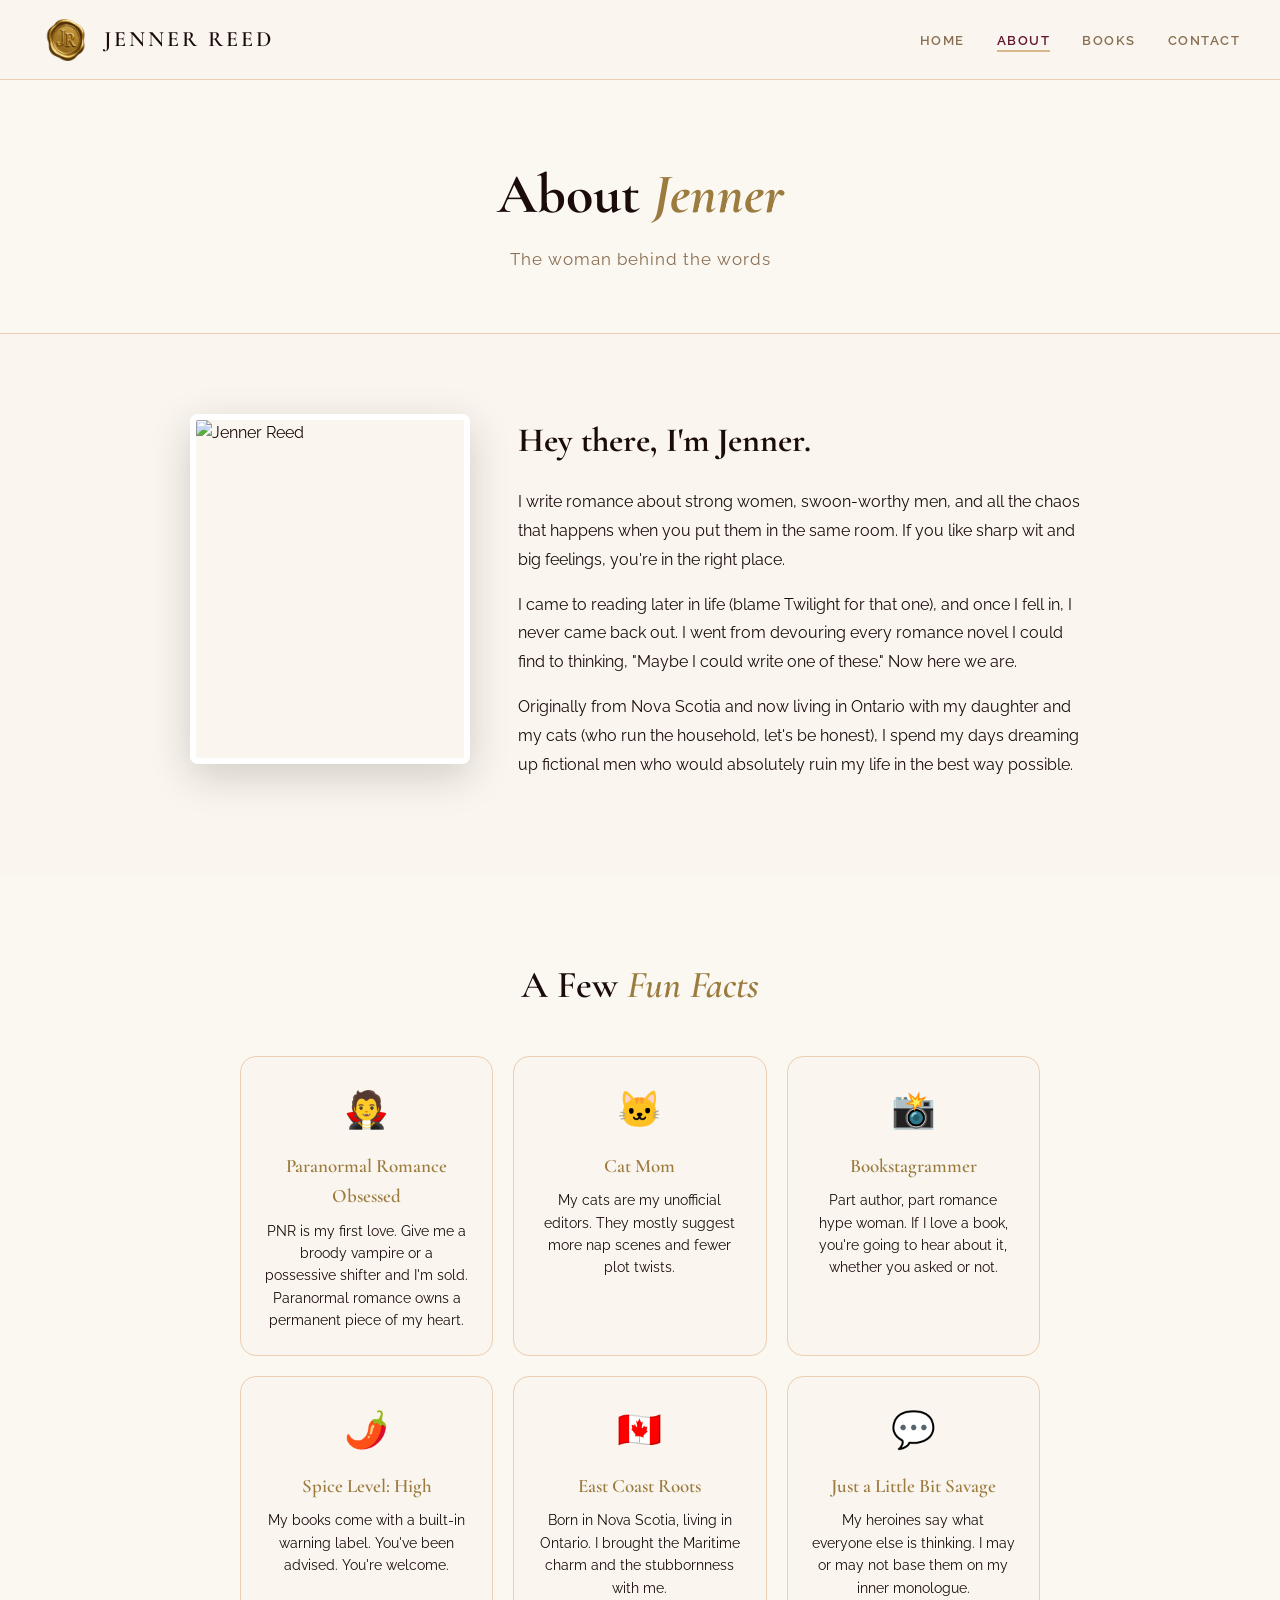
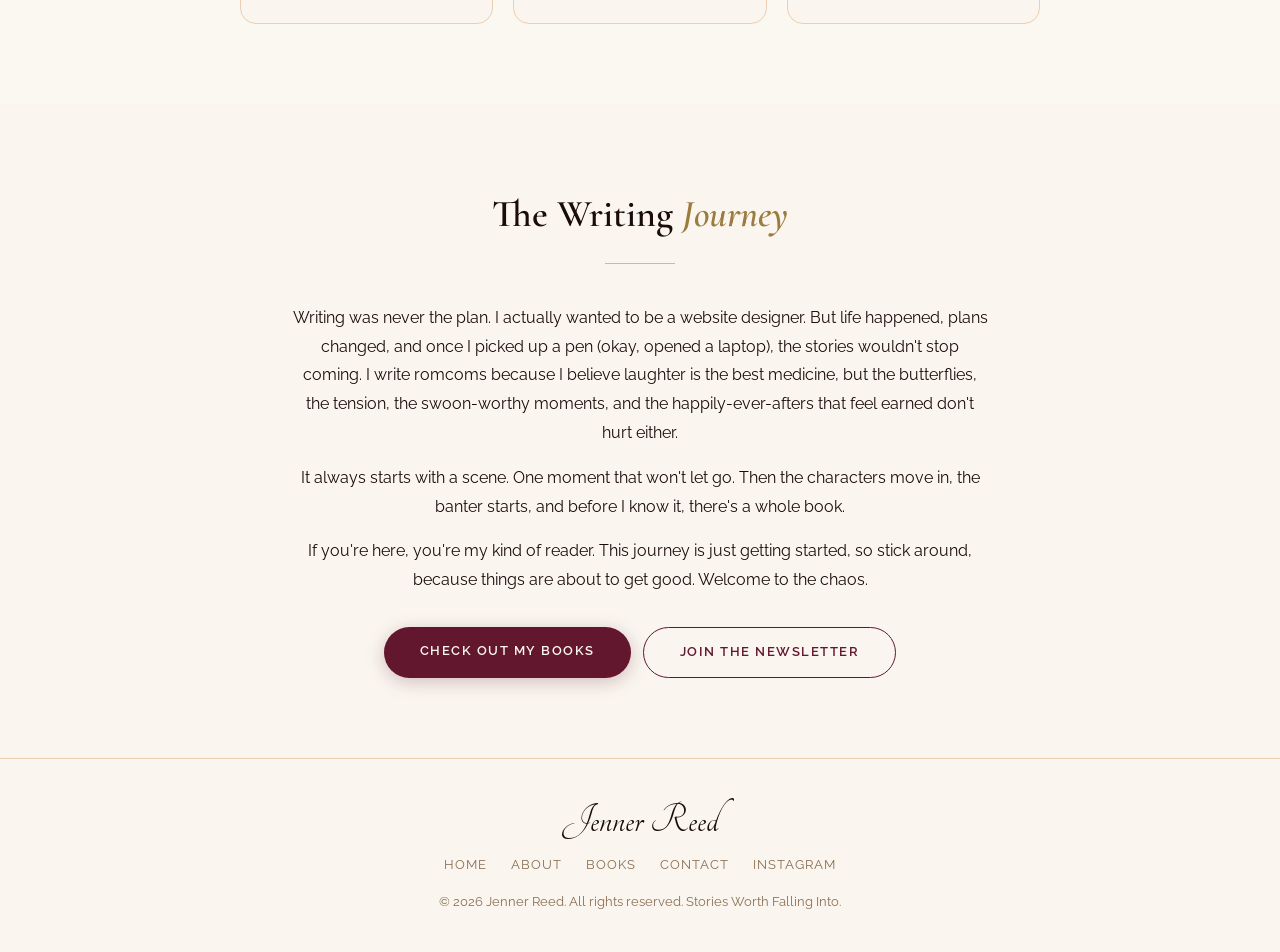
==== about.html @ 13b774e6 "Add files via upload" ====
<!DOCTYPE html>
<html lang="en">
<head>
<meta charset="UTF-8">
<meta name="viewport" content="width=device-width, initial-scale=1.0">
<title>About | Jenner Reed</title>
<link rel="icon" type="image/png" href="wax-stamp.png">
<link rel="stylesheet" href="styles.css">
</head>
<body>

<nav>
  <a href="index.html" class="nav-logo-wrap">
    <img src="wax-stamp.png" alt="Jenner Reed" class="nav-logo-img">
    <span class="nav-logo-text">Jenner Reed</span>
  </a>
  <button class="hamburger" onclick="document.querySelector('.nav-links').classList.toggle('open')" aria-label="Toggle menu">
    <span></span><span></span><span></span>
  </button>
  <ul class="nav-links">
    <li><a href="index.html">Home</a></li>
    <li><a href="about.html" class="active">About</a></li>
    <li><a href="books.html">Books</a></li>
    <li><a href="contact.html">Contact</a></li>
  </ul>
</nav>

<div class="page-header">
  <h1>About <span>Jenner</span></h1>
  <p>The woman behind the words</p>
</div>

<section class="about-content">
  <div class="about-main">
    <div class="about-photo">
      <img src="face-pic.jpg" alt="Jenner Reed">
    </div>
    <div class="about-bio">
      <h2>Hey there, I'm Jenner.</h2>
      <p>I write romance about strong women, swoon-worthy men, and all the chaos that happens when you put them in the same room. If you like sharp wit and big feelings, you're in the right place.</p>
      <p>I came to reading later in life (blame Twilight for that one), and once I fell in, I never came back out. I went from devouring every romance novel I could find to thinking, "Maybe I could write one of these." Now here we are.</p>
      <p>Originally from Nova Scotia and now living in Ontario with my daughter and my cats (who run the household, let's be honest), I spend my days dreaming up fictional men who would absolutely ruin my life in the best way possible.</p>
    </div>
  </div>
</section>

<section class="fun-facts">
  <h2>A Few <span>Fun Facts</span></h2>
  <div class="fun-facts-grid">
    <div class="fact-card">
      <div class="fact-emoji">&#129499;</div>
      <h3>Paranormal Romance Obsessed</h3>
      <p>PNR is my first love. Give me a broody vampire or a possessive shifter and I'm sold. Paranormal romance owns a permanent piece of my heart.</p>
    </div>
    <div class="fact-card">
      <div class="fact-emoji">&#128049;</div>
      <h3>Cat Mom</h3>
      <p>My cats are my unofficial editors. They mostly suggest more nap scenes and fewer plot twists.</p>
    </div>
    <div class="fact-card">
      <div class="fact-emoji">&#128248;</div>
      <h3>Bookstagrammer</h3>
      <p>Part author, part romance hype woman. If I love a book, you're going to hear about it, whether you asked or not.</p>
    </div>
    <div class="fact-card">
      <div class="fact-emoji">&#127798;&#65039;</div>
      <h3>Spice Level: High</h3>
      <p>My books come with a built-in warning label. You've been advised. You're welcome.</p>
    </div>
    <div class="fact-card">
      <div class="fact-emoji">&#127464;&#127462;</div>
      <h3>East Coast Roots</h3>
      <p>Born in Nova Scotia, living in Ontario. I brought the Maritime charm and the stubbornness with me.</p>
    </div>
    <div class="fact-card">
      <div class="fact-emoji">&#128172;</div>
      <h3>Just a Little Bit Savage</h3>
      <p>My heroines say what everyone else is thinking. I may or may not base them on my inner monologue.</p>
    </div>
  </div>
</section>

<section class="writing-journey">
  <h2>The Writing <span>Journey</span></h2>
  <div class="section-divider"></div>
  <div class="journey-text">
    <p>Writing was never the plan. I actually wanted to be a website designer. But life happened, plans changed, and once I picked up a pen (okay, opened a laptop), the stories wouldn't stop coming. I write romcoms because I believe laughter is the best medicine, but the butterflies, the tension, the swoon-worthy moments, and the happily-ever-afters that feel earned don't hurt either.</p>
    <p>It always starts with a scene. One moment that won't let go. Then the characters move in, the banter starts, and before I know it, there's a whole book.</p>
    <p>If you're here, you're my kind of reader. This journey is just getting started, so stick around, because things are about to get good. Welcome to the chaos.</p>
  </div>
  <div class="journey-cta">
    <a href="books.html" class="btn btn-primary">Check Out My Books</a>
    <a href="newsletter.html" class="btn btn-outline">Join the Newsletter</a>
  </div>
</section>

<footer>
  <div class="footer-name">Jenner Reed</div>
  <div class="footer-links">
    <a href="index.html">Home</a>
    <a href="about.html">About</a>
    <a href="books.html">Books</a>
    <a href="contact.html">Contact</a>
    <a href="https://www.instagram.com/jenner_reed" target="_blank" rel="noopener">Instagram</a>
  </div>
  <p>&copy; 2026 Jenner Reed. All rights reserved. Stories Worth Falling Into.</p>
</footer>

</body>
</html>
---- styles.css ----
/* ===================================================================
   JENNER REED — shared site styles
   Brand: cream foundation, antique gold accents, near-black text,
   burgundy as a rare accent. Fonts: Cormorant Garamond (headings),
   Tangerine (script flourishes), Raleway (body).
   =================================================================== */

@import url('https://fonts.googleapis.com/css2?family=Cormorant+Garamond:ital,wght@0,400;0,500;0,600;0,700;1,400;1,500&family=Tangerine:wght@400;700&family=Raleway:wght@300;400;500;600;700&display=swap');

:root {
  --cream:    #faf6ef;  /* page background */
  --card:     #fbf8f2;  /* slightly lifted card surface */
  --gold:     #ecceb1;  /* soft antique gold */
  --gold-deep:#d8b88a;  /* gold for rules/borders */
  --gold-ink: #9c7b3f;  /* darker gold for small text accents */
  --mauve:    #8a6f52;  /* muted brown-gold for secondary text */
  --burgundy: #62172f;  /* rare accent: buttons, key links */
  --ink:      #1b0c0a;  /* near-black text */
  --white:    #ffffff;

  --serif: 'Cormorant Garamond', Georgia, 'Times New Roman', serif;
  --script: 'Tangerine', cursive;
  --sans:  'Raleway', Helvetica, Arial, sans-serif;
}

* { margin: 0; padding: 0; box-sizing: border-box; }

body {
  font-family: var(--sans);
  color: var(--ink);
  background: var(--cream);
  overflow-x: hidden;
  min-height: 100vh;
  line-height: 1.6;
}

/* ---------- NAV ---------- */
nav {
  position: fixed; top: 0; width: 100%; z-index: 1000;
  background: rgba(250,246,239,0.92);
  backdrop-filter: blur(12px);
  border-bottom: 1px solid var(--gold);
  padding: 0 40px;
  display: flex; align-items: center; justify-content: space-between;
  height: 80px;
}
.nav-logo-wrap { display: flex; align-items: center; gap: 12px; text-decoration: none; }
.nav-logo-img { width: 52px; height: 52px; object-fit: contain; }
.nav-logo-text {
  font-family: var(--serif); font-size: 22px; font-weight: 600;
  letter-spacing: 3px; text-transform: uppercase; color: var(--ink);
}
.nav-links { display: flex; gap: 32px; list-style: none; }
.nav-links a {
  text-decoration: none; color: var(--mauve); font-size: 13px; font-weight: 600;
  letter-spacing: 1.5px; text-transform: uppercase; transition: color 0.3s; position: relative;
}
.nav-links a::after {
  content: ''; position: absolute; bottom: -4px; left: 0; width: 0; height: 2px;
  background: var(--gold-deep); transition: width 0.3s;
}
.nav-links a:hover { color: var(--burgundy); }
.nav-links a:hover::after { width: 100%; }
.nav-links a.active { color: var(--burgundy); }
.nav-links a.active::after { width: 100%; }
.hamburger { display: none; flex-direction: column; gap: 5px; cursor: pointer; background: none; border: none; padding: 4px; }
.hamburger span { display: block; width: 26px; height: 2px; background: var(--burgundy); border-radius: 2px; }

/* ---------- BUTTONS ---------- */
.btn {
  display: inline-block; padding: 14px 36px; border-radius: 30px; font-family: var(--sans);
  font-size: 13px; font-weight: 600; letter-spacing: 1.5px; text-transform: uppercase;
  text-decoration: none; cursor: pointer; transition: all 0.3s; border: none;
}
.btn-primary { background: var(--burgundy); color: var(--cream); box-shadow: 0 4px 18px rgba(98,23,47,0.25); }
.btn-primary:hover { transform: translateY(-2px); box-shadow: 0 6px 26px rgba(98,23,47,0.35); }
.btn-outline { background: transparent; color: var(--burgundy); border: 1.5px solid var(--burgundy); }
.btn-outline:hover { background: var(--burgundy); color: var(--cream); transform: translateY(-2px); }

/* ---------- SECTIONS & SHARED BITS ---------- */
section { padding: 80px 40px; }
.section-title { font-family: var(--serif); font-size: 42px; font-weight: 600; text-align: center; margin-bottom: 8px; color: var(--ink); }
.section-title span { color: var(--gold-ink); font-style: italic; }
.section-divider { width: 70px; height: 1px; background: var(--gold-deep); margin: 18px auto 40px; }

/* ---------- HERO ---------- */
.hero {
  min-height: 100vh; display: flex; align-items: center; justify-content: center;
  text-align: center; position: relative; padding: 120px 24px 80px;
}
.hero-content { max-width: 720px; position: relative; z-index: 2; }
.hero-logo { width: 520px; max-width: 92%; height: auto; margin: 0 auto 24px; display: block; }
.hero-logo img { width: 100%; height: auto; display: block; }
.hero-subtitle { font-size: 17px; color: var(--ink); font-weight: 400; margin-bottom: 36px; line-height: 1.7; }
.hero-buttons { display: flex; gap: 16px; justify-content: center; flex-wrap: wrap; }

/* ---------- FEATURED BOOK ---------- */
.featured-book { background: var(--card); }
.book-card {
  max-width: 900px; margin: 0 auto; display: flex; gap: 44px; align-items: center;
  background: var(--cream); border: 1px solid var(--gold); border-radius: 18px;
  padding: 44px; flex-wrap: wrap; box-shadow: 0 10px 40px rgba(27,12,10,0.06);
}
.book-cover {
  width: 210px; flex-shrink: 0; border-radius: 8px; overflow: hidden;
  box-shadow: 0 12px 36px rgba(27,12,10,0.22); border: 6px solid var(--white);
}
.book-cover img { width: 100%; height: auto; display: block; }
.book-info { flex: 1; min-width: 280px; }
.book-info h3 { font-family: var(--serif); font-size: 32px; font-weight: 700; color: var(--ink); margin-bottom: 2px; }
.book-info .book-series { font-family: var(--serif); font-size: 19px; font-style: italic; color: var(--gold-ink); margin-bottom: 18px; }
.book-info p { color: var(--ink); font-size: 15px; line-height: 1.75; margin-bottom: 18px; }
.book-badge {
  display: inline-block; padding: 6px 18px; border-radius: 20px; font-size: 11px; font-weight: 700;
  letter-spacing: 1.5px; text-transform: uppercase; background: var(--gold);
  color: var(--ink); margin-bottom: 16px;
}

/* ---------- ABOUT PREVIEW ---------- */
.about-grid { max-width: 800px; margin: 0 auto; text-align: center; }
.about-grid p { color: var(--ink); font-size: 17px; line-height: 1.8; margin-bottom: 16px; }
.about-tags { display: flex; gap: 12px; justify-content: center; flex-wrap: wrap; margin-top: 24px; }
.about-tag {
  padding: 8px 20px; border-radius: 20px; font-size: 13px; font-weight: 600;
  background: var(--card); color: var(--ink); border: 1px solid var(--gold);
}

/* ---------- NEWSLETTER ---------- */
.newsletter { text-align: center; background: var(--card); }
.newsletter p { color: var(--ink); font-size: 16px; max-width: 480px; margin: 0 auto 28px; line-height: 1.6; }

/* ---------- FOOTER ---------- */
footer { padding: 40px; text-align: center; background: var(--cream); border-top: 1px solid var(--gold); }
.footer-name { font-family: var(--script); font-size: 44px; color: var(--ink); margin-bottom: 4px; line-height: 1; }
.footer-links { display: flex; gap: 24px; justify-content: center; margin: 12px 0 16px; flex-wrap: wrap; }
.footer-links a { color: var(--mauve); text-decoration: none; font-size: 13px; letter-spacing: 1px; text-transform: uppercase; transition: color 0.3s; }
.footer-links a:hover { color: var(--burgundy); }
footer p { color: var(--mauve); font-size: 13px; }

/* ---------- PAGE HEADER (inner pages) ---------- */
.page-header { padding: 150px 40px 60px; text-align: center; background: var(--card); border-bottom: 1px solid var(--gold); }
.page-header h1 { font-family: var(--serif); font-size: 56px; font-weight: 700; margin-bottom: 6px; color: var(--ink); }
.page-header h1 span { color: var(--gold-ink); font-style: italic; }
.page-header p { color: var(--mauve); font-size: 17px; font-weight: 400; letter-spacing: 1px; }

/* ---------- MOBILE ---------- */
@media (max-width: 768px) {
  nav { padding: 0 20px; height: 70px; }
  .nav-logo-img { width: 42px; height: 42px; }
  .nav-logo-text { font-size: 17px; letter-spacing: 2px; }
  .nav-links {
    display: none; position: absolute; top: 70px; left: 0; right: 0;
    background: rgba(250,246,239,0.98); flex-direction: column; padding: 24px; gap: 20px;
    border-bottom: 1px solid var(--gold);
  }
  .nav-links.open { display: flex; }
  .hamburger { display: flex; }
  .hero-logo { width: 340px; }
  section { padding: 60px 20px; }
  .section-title { font-size: 32px; }
  .page-header { padding: 120px 20px 50px; }
  .page-header h1 { font-size: 38px; }
  .book-card { padding: 28px; gap: 28px; justify-content: center; }
  .book-cover { width: 170px; }
}

/* ===================================================================
   PAGE-SPECIFIC SECTIONS (about, books, blog, contact, newsletter)
   =================================================================== */

/* ---------- ABOUT ---------- */
.about-content { background: var(--cream); }
.about-main { max-width: 900px; margin: 0 auto; display: flex; gap: 48px; align-items: flex-start; flex-wrap: wrap; }
.about-photo {
  width: 280px; height: 350px; border-radius: 8px; flex-shrink: 0; overflow: hidden;
  border: 6px solid var(--white); box-shadow: 0 12px 40px rgba(27,12,10,0.18);
}
.about-photo img { width: 100%; height: 100%; object-fit: cover; }
.about-bio { flex: 1; min-width: 300px; }
.about-bio h2 { font-family: var(--serif); font-size: 34px; font-weight: 700; color: var(--ink); margin-bottom: 20px; }
.about-bio p { font-size: 16px; line-height: 1.8; margin-bottom: 16px; color: var(--ink); }

.fun-facts { background: var(--card); }
.fun-facts h2 { font-family: var(--serif); font-size: 38px; font-weight: 600; text-align: center; color: var(--ink); margin-bottom: 8px; }
.fun-facts h2 span { color: var(--gold-ink); font-style: italic; }
.fun-facts-grid { max-width: 800px; margin: 40px auto 0; display: grid; grid-template-columns: repeat(auto-fit, minmax(220px, 1fr)); gap: 20px; }
.fact-card {
  background: var(--cream); border: 1px solid var(--gold); border-radius: 16px;
  padding: 24px; text-align: center; transition: transform 0.3s;
}
.fact-card:hover { transform: translateY(-4px); box-shadow: 0 10px 30px rgba(27,12,10,0.08); }
.fact-emoji { font-size: 36px; margin-bottom: 12px; }
.fact-card h3 { font-family: var(--serif); font-size: 19px; font-weight: 600; color: var(--gold-ink); margin-bottom: 8px; }
.fact-card p { color: var(--ink); font-size: 14px; line-height: 1.6; }

.writing-journey { background: var(--cream); text-align: center; }
.writing-journey h2 { font-family: var(--serif); font-size: 38px; font-weight: 600; color: var(--ink); margin-bottom: 8px; }
.writing-journey h2 span { color: var(--gold-ink); font-style: italic; }
.journey-text { max-width: 700px; margin: 40px auto 0; }
.journey-text p { color: var(--ink); font-size: 16px; line-height: 1.8; margin-bottom: 16px; }
.journey-cta { margin-top: 32px; display: flex; gap: 12px; justify-content: center; flex-wrap: wrap; }

/* ---------- BOOKS ---------- */
.books-section { background: var(--cream); }
.featured-book-card {
  max-width: 950px; margin: 0 auto 60px; background: var(--card); border: 1px solid var(--gold);
  border-radius: 20px; padding: 48px; display: flex; gap: 44px; align-items: center; flex-wrap: wrap;
  box-shadow: 0 10px 40px rgba(27,12,10,0.06);
}
.featured-cover {
  width: 220px; flex-shrink: 0; border-radius: 8px; overflow: hidden;
  border: 6px solid var(--white); box-shadow: 0 12px 36px rgba(27,12,10,0.22);
}
.featured-cover img { width: 100%; height: auto; display: block; }
.featured-info { flex: 1; min-width: 300px; }
.featured-badge {
  display: inline-block; padding: 6px 18px; border-radius: 20px; font-size: 11px; font-weight: 700;
  letter-spacing: 1.5px; text-transform: uppercase; background: var(--gold); color: var(--ink); margin-bottom: 12px;
}
.featured-info h2 { font-family: var(--serif); font-size: 34px; font-weight: 700; color: var(--ink); margin-bottom: 4px; }
.featured-info .series { font-family: var(--serif); font-size: 19px; font-style: italic; color: var(--gold-ink); margin-bottom: 16px; }
.featured-info p { color: var(--ink); font-size: 15px; line-height: 1.7; margin-bottom: 12px; }
.featured-info .tropes { display: flex; gap: 8px; flex-wrap: wrap; margin: 16px 0 20px; }
.trope-tag { padding: 5px 14px; border-radius: 16px; font-size: 12px; font-weight: 500; background: var(--cream); color: var(--ink); border: 1px solid var(--gold); }
.books-section-header { text-align: center; margin-bottom: 40px; }
.books-section-header h2 { font-family: var(--serif); font-size: 38px; font-weight: 600; color: var(--ink); }
.books-section-header h2 span { color: var(--gold-ink); font-style: italic; }
.upcoming-grid { max-width: 950px; margin: 0 auto; display: grid; grid-template-columns: repeat(auto-fit, minmax(280px, 1fr)); gap: 24px; }
.upcoming-card { background: var(--card); border: 1px solid var(--gold); border-radius: 16px; padding: 28px; text-align: center; transition: transform 0.3s; }
.upcoming-card:hover { transform: translateY(-4px); box-shadow: 0 10px 30px rgba(27,12,10,0.08); }
.upcoming-cover {
  width: 150px; border-radius: 8px; overflow: hidden; margin: 0 auto 20px;
  border: 5px solid var(--white); box-shadow: 0 8px 24px rgba(27,12,10,0.18);
}
.upcoming-cover img { width: 100%; height: auto; display: block; }
.upcoming-cover.placeholder {
  height: 225px; border: 2px dashed var(--gold-deep); display: flex; align-items: center; justify-content: center; box-shadow: none;
}
.upcoming-cover.placeholder span { font-size: 14px; color: var(--mauve); font-weight: 500; padding: 0 12px; text-align: center; }
.upcoming-card h3 { font-family: var(--serif); font-size: 22px; font-weight: 700; color: var(--ink); margin-bottom: 4px; }
.upcoming-card .status { font-size: 12px; color: var(--gold-ink); font-weight: 700; letter-spacing: 1px; text-transform: uppercase; margin-bottom: 12px; }
.upcoming-card p { font-size: 14px; color: var(--ink); line-height: 1.6; }

/* ---------- BLOG ---------- */
.blog-section { background: var(--cream); }
.blog-grid { max-width: 800px; margin: 0 auto; display: flex; flex-direction: column; gap: 28px; }
.blog-post {
  background: var(--card); border: 1px solid var(--gold); border-radius: 16px; padding: 32px;
  transition: transform 0.3s, box-shadow 0.3s; cursor: pointer; display: flex; gap: 24px; align-items: flex-start; flex-wrap: wrap;
}
.blog-post:hover { transform: translateY(-3px); box-shadow: 0 10px 30px rgba(27,12,10,0.08); }
.blog-date-badge {
  width: 70px; height: 70px; border-radius: 12px; background: var(--cream); border: 1px solid var(--gold);
  display: flex; flex-direction: column; align-items: center; justify-content: center; flex-shrink: 0;
}
.blog-date-badge .month { font-size: 11px; font-weight: 700; color: var(--gold-ink); text-transform: uppercase; letter-spacing: 1px; }
.blog-date-badge .day { font-size: 24px; font-weight: 700; color: var(--ink); line-height: 1; }
.blog-post-content { flex: 1; min-width: 250px; }
.blog-category { display: inline-block; padding: 3px 12px; border-radius: 12px; font-size: 11px; font-weight: 600; letter-spacing: 1px; text-transform: uppercase; margin-bottom: 8px; background: var(--gold); color: var(--ink); }
.blog-post-content h2 { font-family: var(--serif); font-size: 24px; font-weight: 700; color: var(--ink); margin-bottom: 8px; }
.blog-post-content p { color: var(--ink); font-size: 14px; line-height: 1.7; margin-bottom: 12px; }
.read-more { color: var(--burgundy); font-size: 13px; font-weight: 600; text-decoration: none; letter-spacing: 1px; text-transform: uppercase; transition: color 0.3s; }
.read-more:hover { color: var(--gold-ink); }
.blog-coming-soon { text-align: center; padding: 40px; background: var(--card); border-radius: 16px; border: 2px dashed var(--gold-deep); max-width: 800px; margin: 40px auto 0; }
.blog-coming-soon h3 { font-family: var(--serif); font-size: 26px; font-weight: 600; color: var(--ink); margin-bottom: 8px; }
.blog-coming-soon p { color: var(--mauve); font-size: 15px; line-height: 1.6; }

/* ---------- CONTACT ---------- */
.contact-section { background: var(--cream); }
.contact-grid { max-width: 900px; margin: 0 auto; display: flex; gap: 48px; flex-wrap: wrap; }
.contact-form-wrap { flex: 1.2; min-width: 320px; background: var(--card); border: 1px solid var(--gold); border-radius: 20px; padding: 36px; }
.contact-form-wrap h2 { font-family: var(--serif); font-size: 30px; font-weight: 700; color: var(--ink); margin-bottom: 4px; }
.contact-form-wrap .subtitle { color: var(--mauve); font-size: 14px; margin-bottom: 24px; line-height: 1.6; }
.form-group { margin-bottom: 16px; }
.form-group label { display: block; font-size: 12px; font-weight: 600; letter-spacing: 1px; text-transform: uppercase; color: var(--gold-ink); margin-bottom: 6px; }
.form-group input, .form-group textarea {
  width: 100%; padding: 12px 16px; border-radius: 10px; border: 1px solid var(--gold-deep);
  background: var(--white); color: var(--ink); font-family: var(--sans); font-size: 14px; outline: none; transition: border-color 0.3s;
}
.form-group input::placeholder, .form-group textarea::placeholder { color: var(--mauve); }
.form-group input:focus, .form-group textarea:focus { border-color: var(--burgundy); }
.form-group textarea { resize: vertical; min-height: 120px; }
.contact-info { flex: 0.8; min-width: 260px; }
.contact-info h2 { font-family: var(--serif); font-size: 30px; font-weight: 700; color: var(--ink); margin-bottom: 16px; }
.contact-info p { color: var(--ink); font-size: 15px; line-height: 1.7; margin-bottom: 28px; }
.contact-links { display: flex; flex-direction: column; gap: 16px; }
.contact-link { display: flex; align-items: center; gap: 14px; padding: 16px; border-radius: 12px; background: var(--card); border: 1px solid var(--gold); text-decoration: none; transition: all 0.3s; }
.contact-link:hover { background: var(--cream); transform: translateX(4px); }
.contact-link-icon { font-size: 24px; width: 44px; height: 44px; border-radius: 10px; background: var(--gold); display: flex; align-items: center; justify-content: center; flex-shrink: 0; }
.contact-link-text h3 { font-size: 15px; font-weight: 600; color: var(--ink); margin-bottom: 2px; }
.contact-link-text p { font-size: 13px; color: var(--mauve); margin: 0; font-weight: 500; }

.faq-section { background: var(--card); }
.faq-section h2 { font-family: var(--serif); font-size: 38px; font-weight: 600; text-align: center; color: var(--ink); margin-bottom: 8px; }
.faq-section h2 span { color: var(--gold-ink); font-style: italic; }
.faq-grid { max-width: 700px; margin: 40px auto 0; display: flex; flex-direction: column; gap: 16px; }
.faq-item { background: var(--cream); border: 1px solid var(--gold); border-radius: 12px; padding: 24px; }
.faq-item h3 { font-family: var(--serif); font-size: 20px; font-weight: 600; color: var(--ink); margin-bottom: 8px; }
.faq-item p { color: var(--ink); font-size: 14px; line-height: 1.7; }

/* ---------- NEWSLETTER PAGE ---------- */
.newsletter-hero {
  min-height: 100vh; display: flex; align-items: center; justify-content: center; text-align: center;
  padding: 140px 24px 80px; background: var(--cream);
}
.newsletter-hero-content { max-width: 620px; position: relative; z-index: 2; }
.newsletter-icon { font-size: 52px; margin-bottom: 12px; }
.newsletter-hero h1 { font-family: var(--serif); font-size: 52px; font-weight: 700; color: var(--ink); margin-bottom: 6px; }
.newsletter-hero h1 span { color: var(--gold-ink); font-style: italic; }
.newsletter-hero .tagline { font-family: var(--serif); font-size: 22px; font-style: italic; color: var(--mauve); margin-bottom: 32px; }
.signup-box { background: var(--card); border: 1px solid var(--gold); border-radius: 20px; padding: 40px; box-shadow: 0 10px 40px rgba(27,12,10,0.06); }
.signup-box h2 { font-family: var(--serif); font-size: 26px; font-weight: 600; color: var(--ink); margin-bottom: 20px; }
.signup-note { color: var(--mauve); font-size: 13px; margin-top: 16px; line-height: 1.6; }
.nl-field { width: 100%; padding: 14px 18px; border-radius: 10px; border: 1px solid var(--gold-deep); background: var(--white); color: var(--ink); font-family: var(--sans); font-size: 14px; }
.nl-field::placeholder { color: var(--mauve); }
.nl-field:focus { border-color: var(--burgundy); outline: none; }

.perks-section { background: var(--card); }
.perks-section h2 { font-family: var(--serif); font-size: 38px; font-weight: 600; text-align: center; color: var(--ink); margin-bottom: 8px; }
.perks-section h2 span { color: var(--gold-ink); font-style: italic; }
.perks-grid { max-width: 800px; margin: 40px auto 0; display: grid; grid-template-columns: repeat(auto-fit, minmax(220px, 1fr)); gap: 20px; }
.perk-card { background: var(--cream); border: 1px solid var(--gold); border-radius: 16px; padding: 24px; text-align: center; transition: transform 0.3s; }
.perk-card:hover { transform: translateY(-4px); box-shadow: 0 10px 30px rgba(27,12,10,0.08); }
.perk-emoji { font-size: 36px; margin-bottom: 12px; }
.perk-card h3 { font-family: var(--serif); font-size: 19px; font-weight: 600; color: var(--gold-ink); margin-bottom: 8px; }
.perk-card p { color: var(--ink); font-size: 14px; line-height: 1.6; }

.expect-section { background: var(--cream); text-align: center; }
.expect-section h2 { font-family: var(--serif); font-size: 38px; font-weight: 600; color: var(--ink); margin-bottom: 8px; }
.expect-section h2 span { color: var(--gold-ink); font-style: italic; }
.expect-list { max-width: 600px; margin: 40px auto 0; text-align: left; }
.expect-item { display: flex; gap: 16px; align-items: flex-start; margin-bottom: 24px; }
.expect-icon { width: 44px; height: 44px; border-radius: 10px; background: var(--gold); display: flex; align-items: center; justify-content: center; font-size: 20px; flex-shrink: 0; }
.expect-text h3 { font-family: var(--serif); font-size: 19px; font-weight: 600; color: var(--ink); margin-bottom: 4px; }
.expect-text p { color: var(--ink); font-size: 14px; line-height: 1.6; }

.final-cta { background: var(--card); padding: 60px 40px; text-align: center; border-top: 1px solid var(--gold); }
.final-cta h2 { font-family: var(--serif); font-size: 34px; font-weight: 600; color: var(--ink); margin-bottom: 16px; }
.final-cta h2 span { color: var(--gold-ink); font-style: italic; }
.final-cta p { color: var(--ink); font-size: 16px; margin-bottom: 24px; }

@media (max-width: 768px) {
  .about-photo { width: 100%; max-width: 280px; margin: 0 auto; }
  .about-main { justify-content: center; }
  .featured-book-card { padding: 28px; gap: 28px; justify-content: center; }
  .featured-cover { width: 180px; }
  .newsletter-hero { padding: 120px 20px 60px; min-height: auto; }
  .newsletter-hero h1 { font-size: 38px; }
  .signup-box { padding: 24px; }
}

/* ---------- NEWSLETTER ARCHIVE (Past Letters) ---------- */
.letters-archive { background: var(--cream); text-align: center; }
.archive-intro { max-width: 560px; margin: 0 auto 44px; color: var(--ink); font-size: 16px; line-height: 1.7; }
.letters-grid { max-width: 900px; margin: 0 auto; display: grid; grid-template-columns: repeat(auto-fit, minmax(260px, 1fr)); gap: 24px; }
.letter-card {
  display: flex; flex-direction: column; text-align: left; text-decoration: none;
  background: var(--card); border: 1px solid var(--gold); border-radius: 16px; padding: 28px;
  transition: transform 0.3s, box-shadow 0.3s;
}
.letter-card:hover { transform: translateY(-4px); box-shadow: 0 12px 32px rgba(27,12,10,0.10); border-color: var(--gold-deep); }
.letter-date { font-size: 12px; font-weight: 600; letter-spacing: 1.5px; text-transform: uppercase; color: var(--gold-ink); margin-bottom: 10px; }
.letter-title { font-family: var(--serif); font-size: 24px; font-weight: 700; color: var(--ink); margin-bottom: 10px; line-height: 1.2; }
.letter-excerpt { font-size: 14px; line-height: 1.7; color: var(--ink); margin-bottom: 18px; flex-grow: 1; }
.letter-read { font-size: 13px; font-weight: 600; letter-spacing: 1px; text-transform: uppercase; color: var(--burgundy); transition: color 0.3s; }
.letter-card:hover .letter-read { color: var(--gold-ink); }
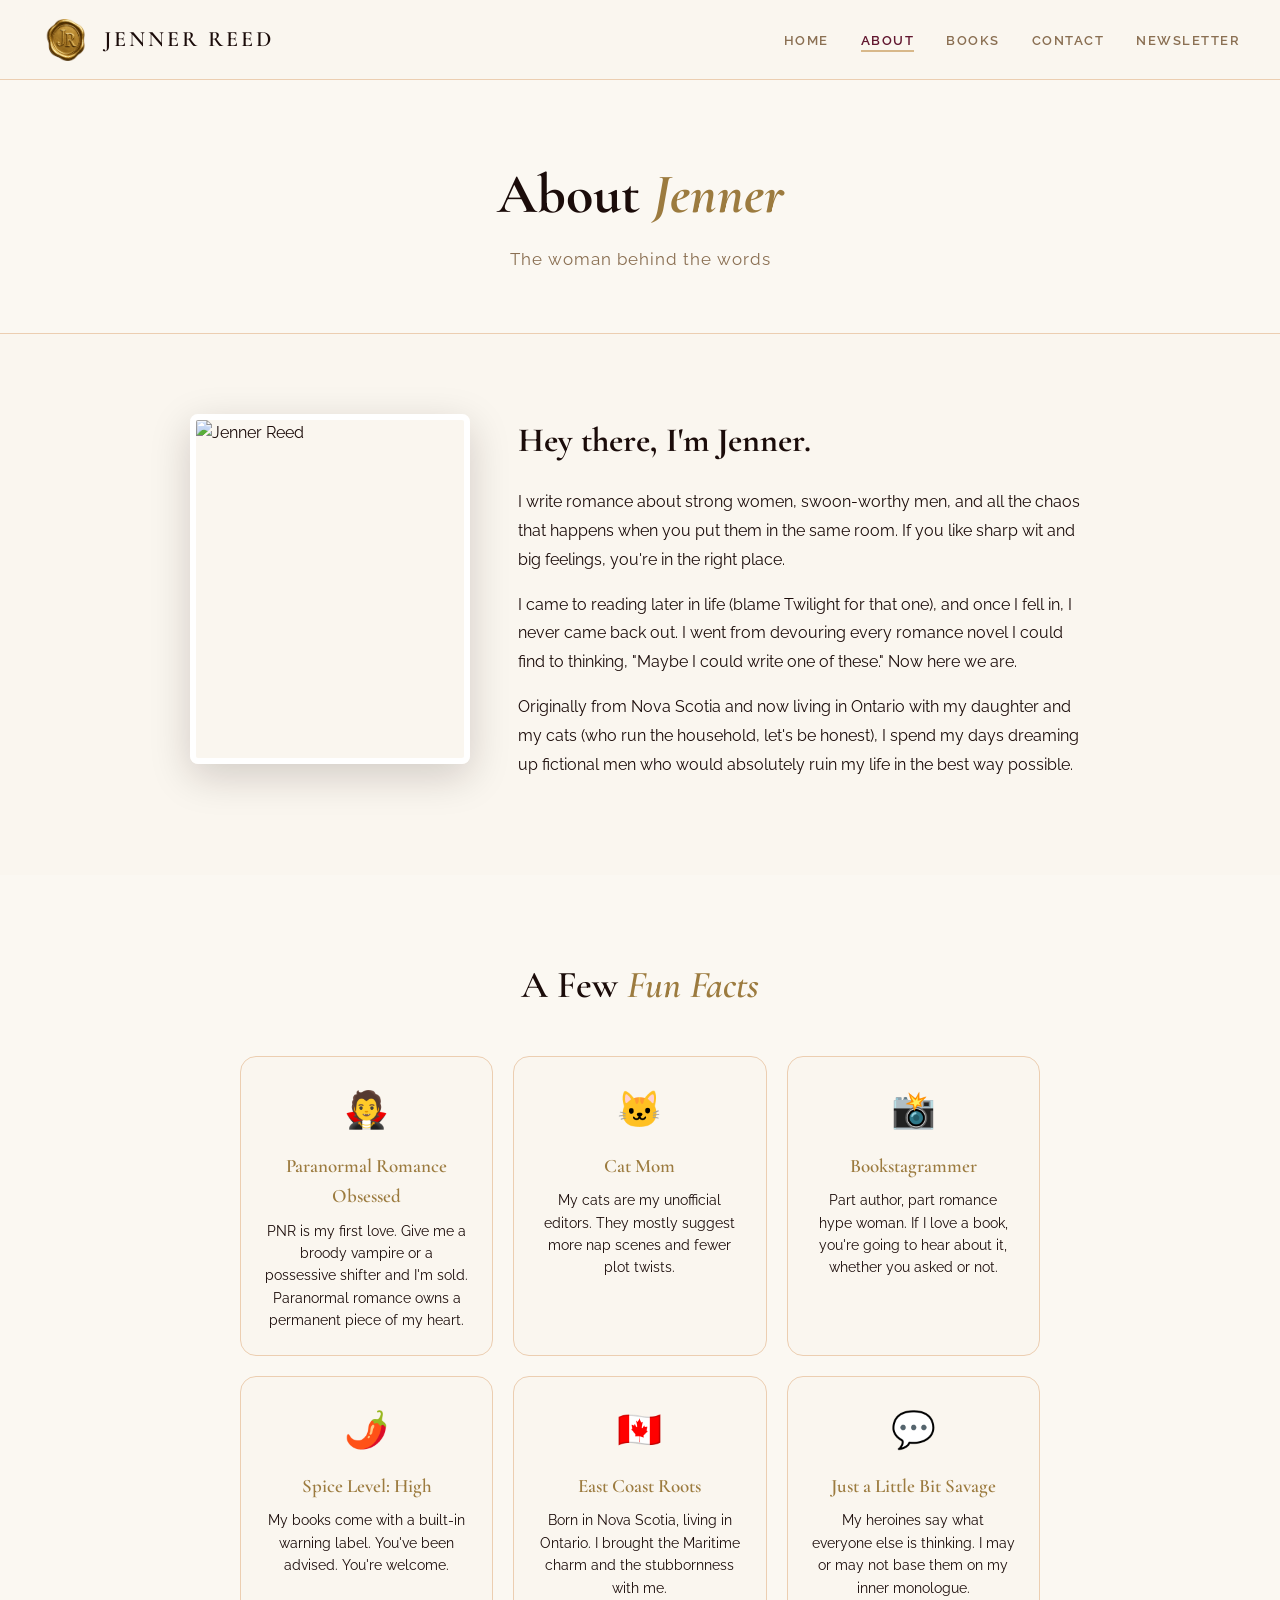
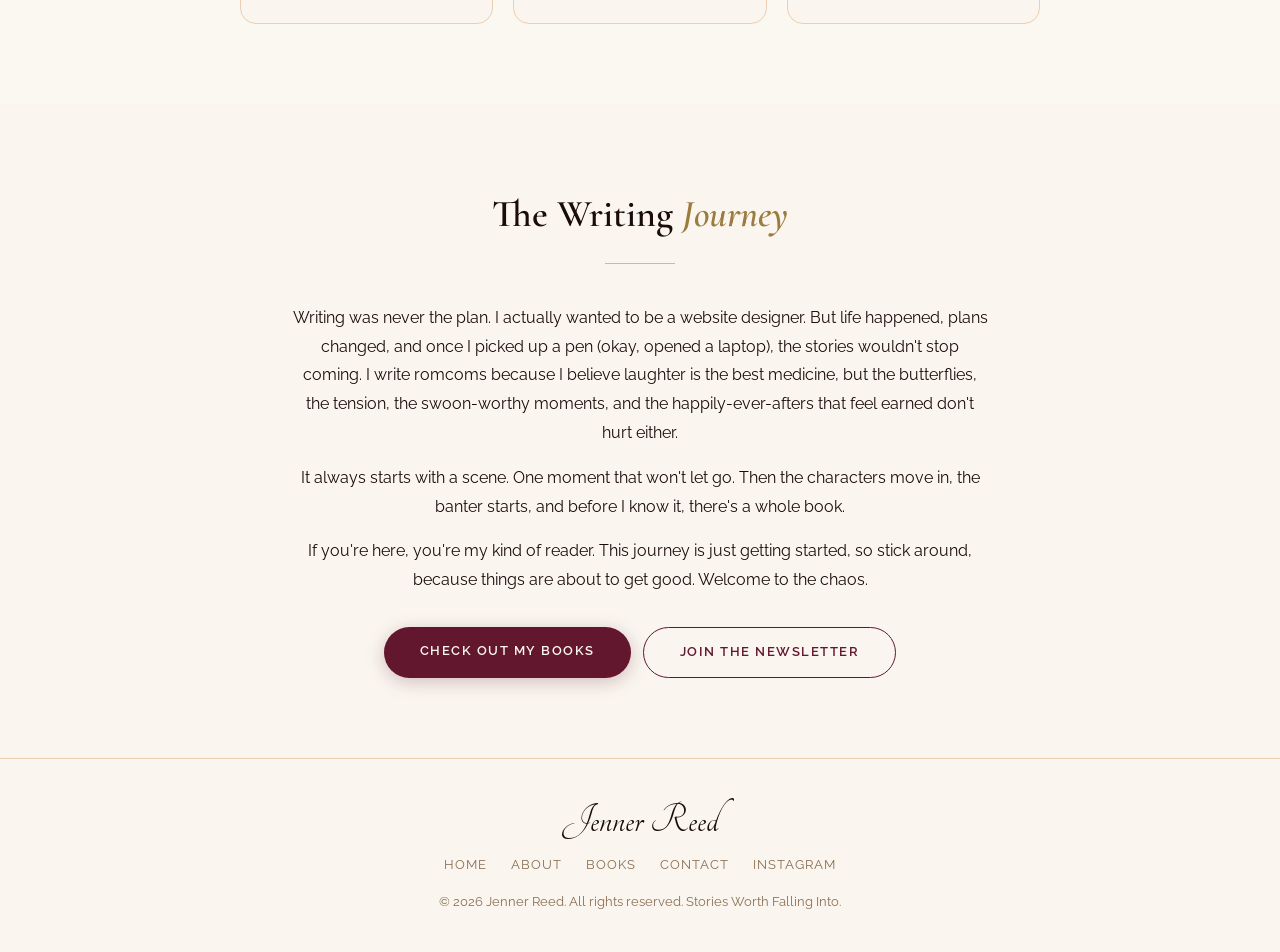
==== commit 6b7ee654: "Add files via upload" ====
--- a/about.html
+++ b/about.html
@@ -22,6 +22,7 @@
     <li><a href="about.html" class="active">About</a></li>
     <li><a href="books.html">Books</a></li>
     <li><a href="contact.html">Contact</a></li>
+    <li><a href="newsletter.html">Newsletter</a></li>
   </ul>
 </nav>
 
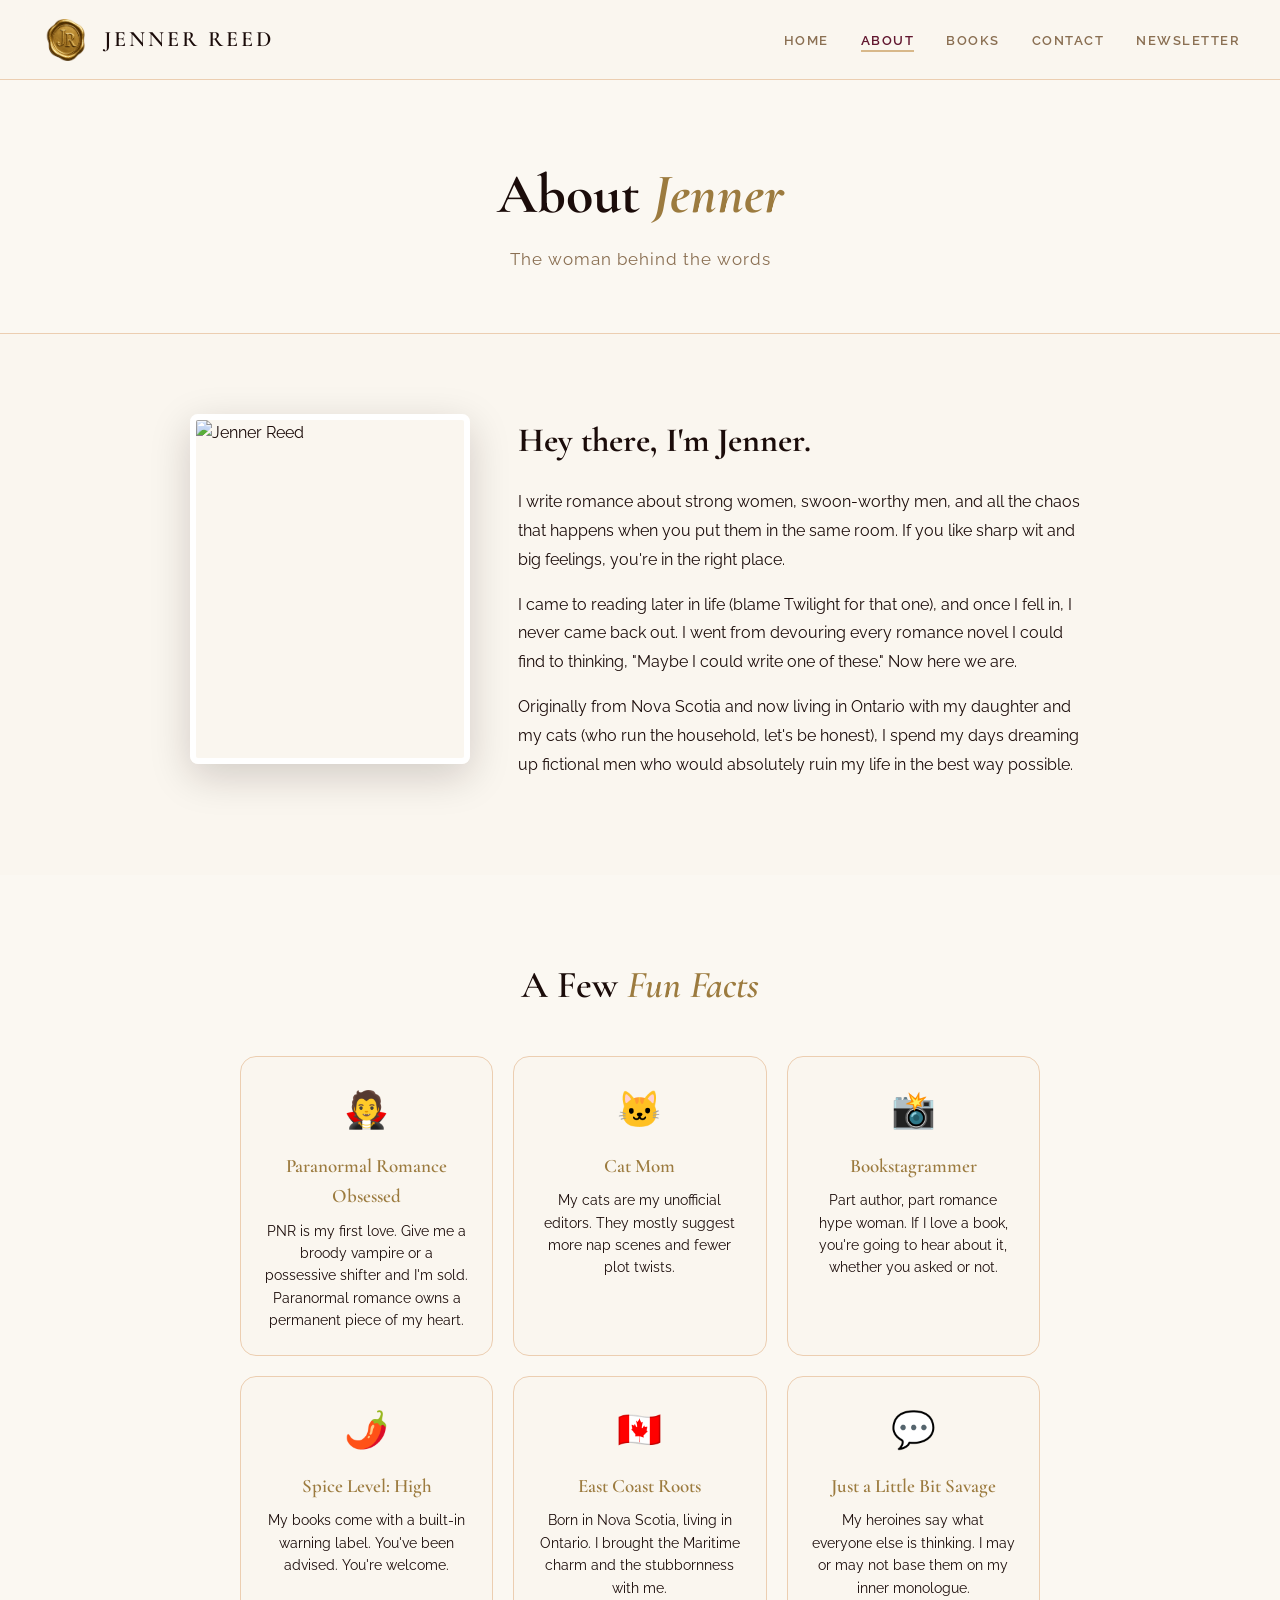
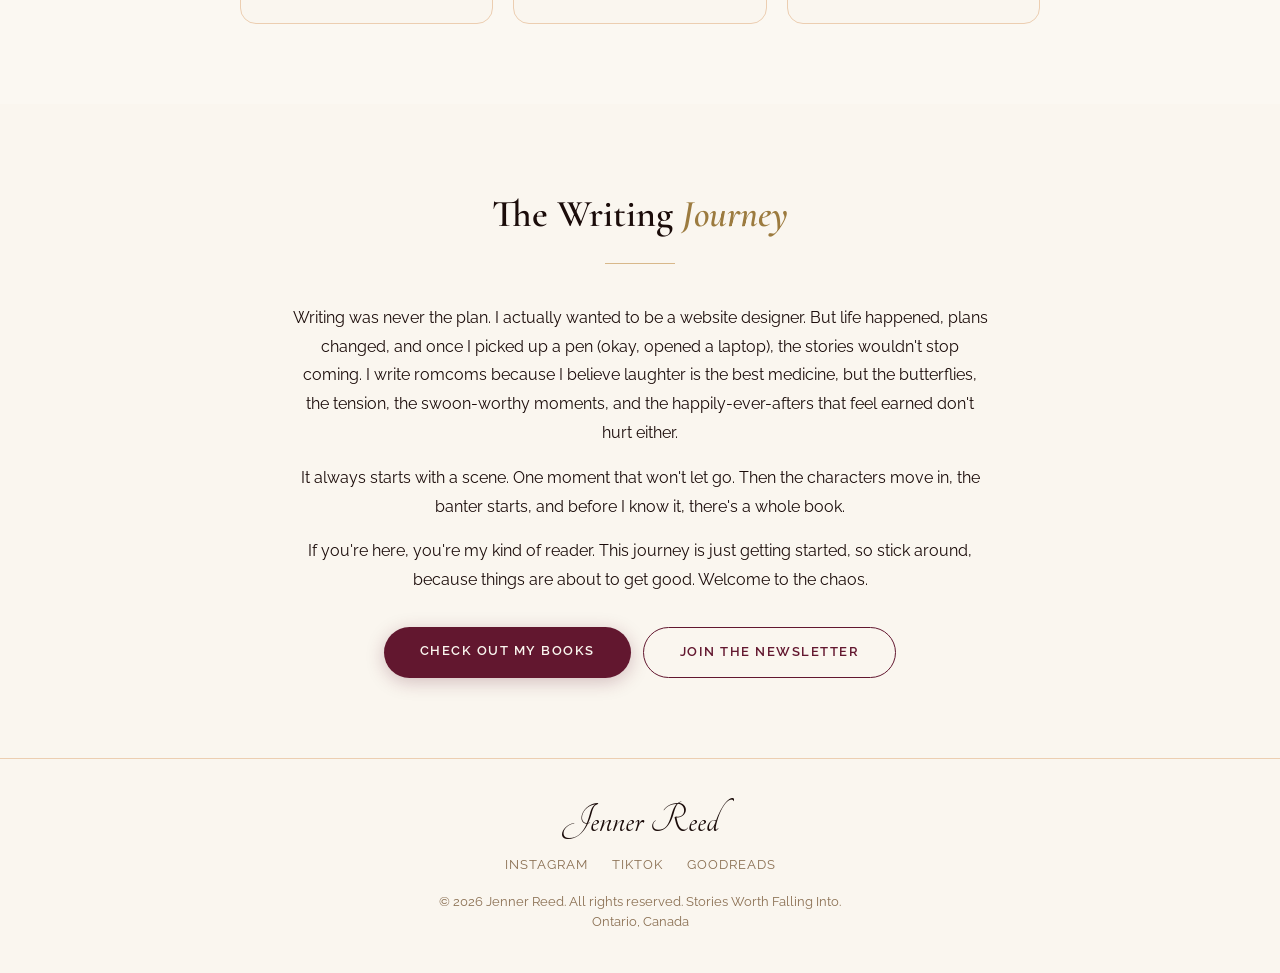
==== commit 35d08bf9: "Add files via upload" ====
--- a/about.html
+++ b/about.html
@@ -98,13 +98,11 @@
 <footer>
   <div class="footer-name">Jenner Reed</div>
   <div class="footer-links">
-    <a href="index.html">Home</a>
-    <a href="about.html">About</a>
-    <a href="books.html">Books</a>
-    <a href="contact.html">Contact</a>
     <a href="https://www.instagram.com/jenner_reed" target="_blank" rel="noopener">Instagram</a>
+    <a href="https://www.tiktok.com/@jenner_reed" target="_blank" rel="noopener">TikTok</a>
+    <a href="https://www.goodreads.com/author/show/19169418.Jenner_Reed" target="_blank" rel="noopener">Goodreads</a>
   </div>
-  <p>&copy; 2026 Jenner Reed. All rights reserved. Stories Worth Falling Into.</p>
+  <p>&copy; 2026 Jenner Reed. All rights reserved. Stories Worth Falling Into.<br>Ontario, Canada</p>
 </footer>
 
 </body>
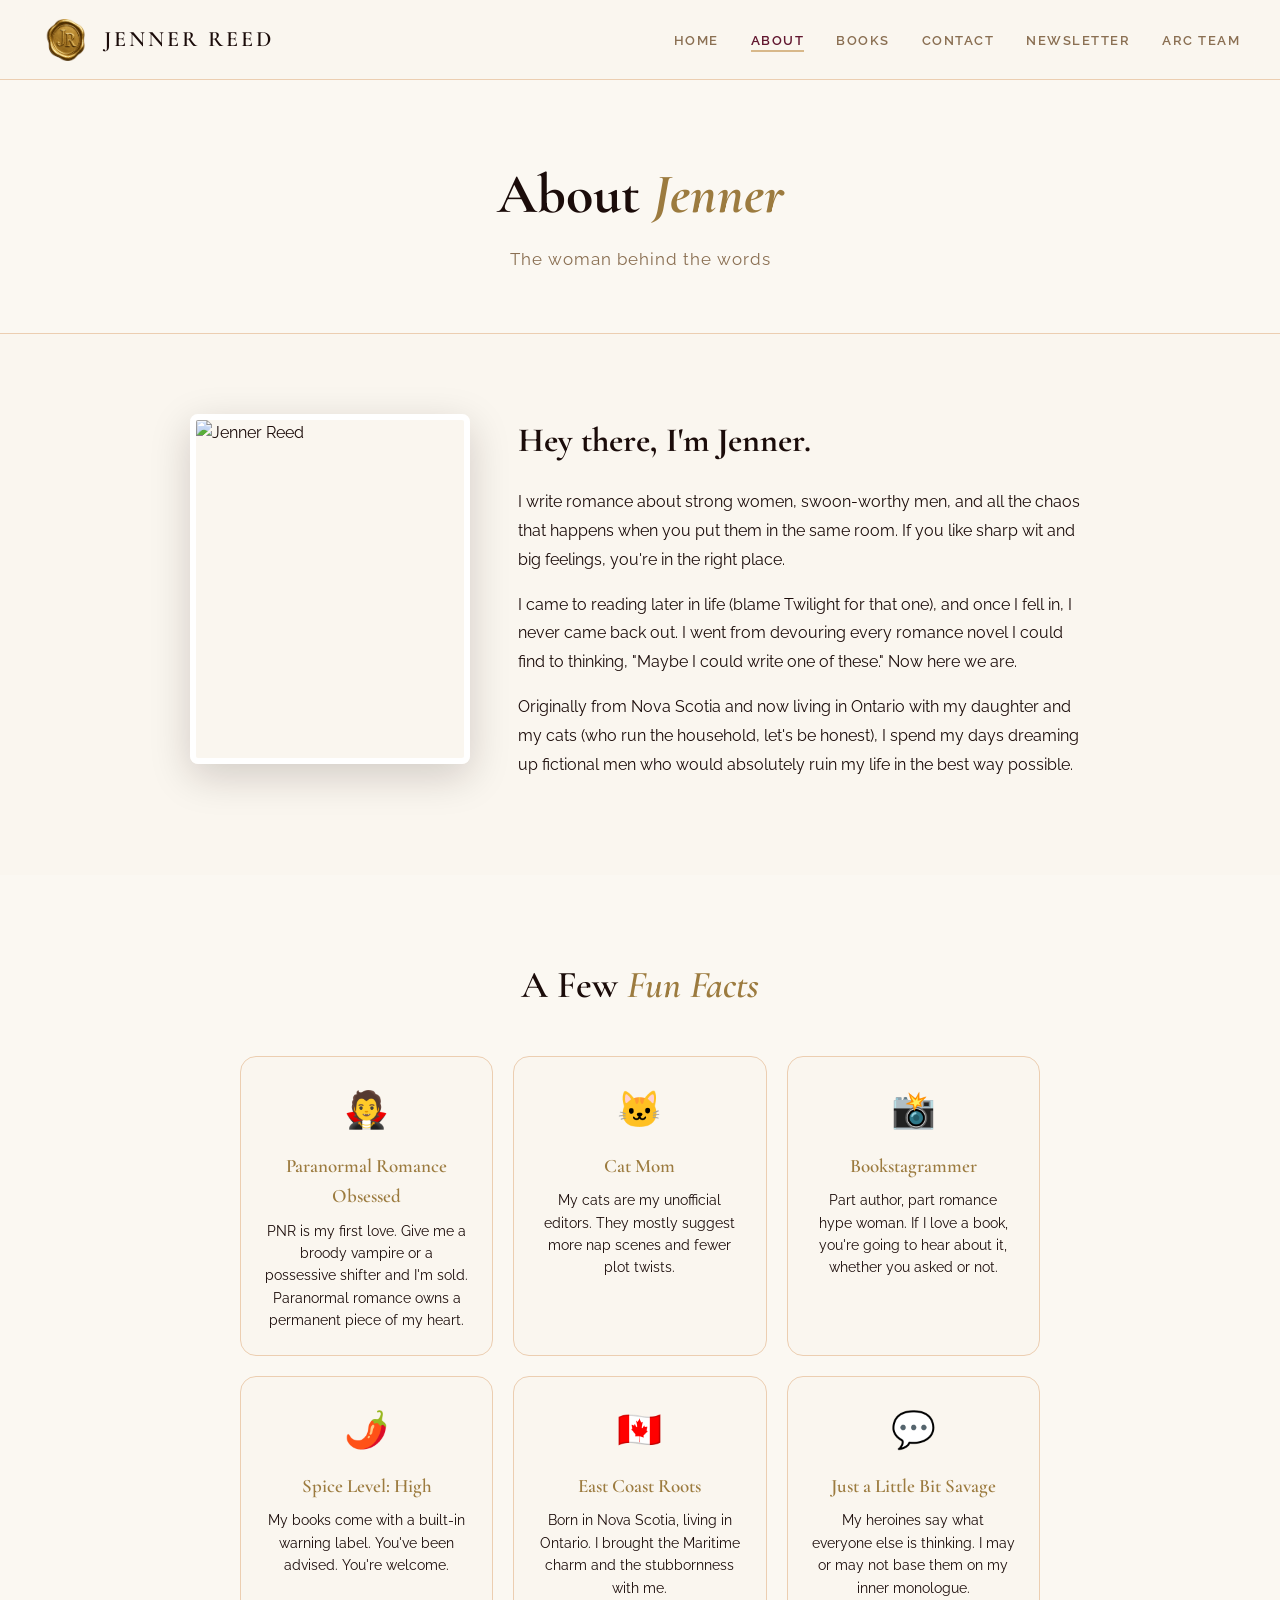
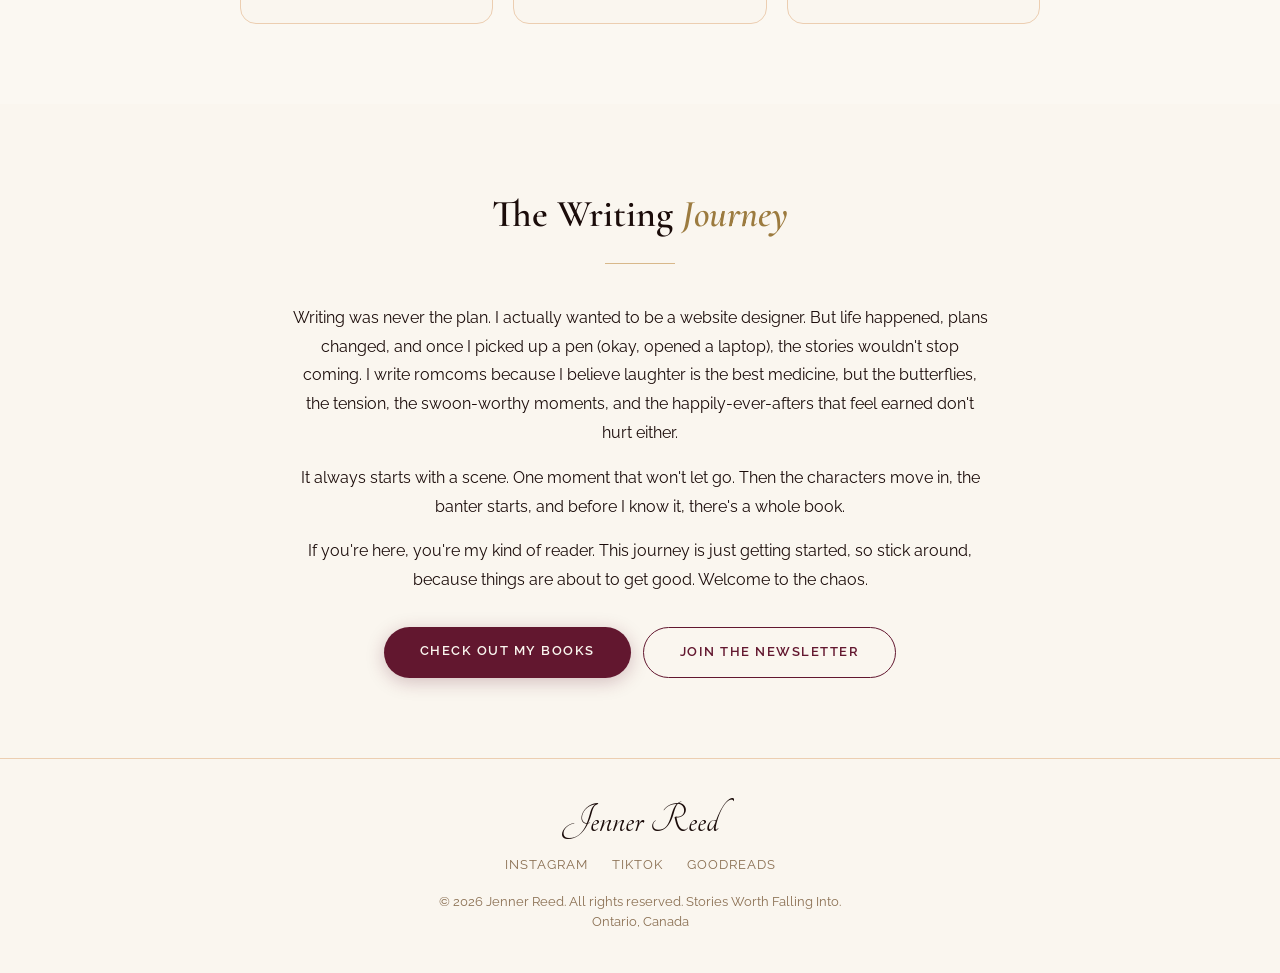
==== commit d5c379a6: "Add files via upload" ====
--- a/about.html
+++ b/about.html
@@ -23,6 +23,7 @@
     <li><a href="books.html">Books</a></li>
     <li><a href="contact.html">Contact</a></li>
     <li><a href="newsletter.html">Newsletter</a></li>
+    <li><a href="arc.html">ARC Team</a></li>
   </ul>
 </nav>
 
--- a/styles.css
+++ b/styles.css
@@ -364,3 +364,18 @@
 .letter-excerpt { font-size: 14px; line-height: 1.7; color: var(--ink); margin-bottom: 18px; flex-grow: 1; }
 .letter-read { font-size: 13px; font-weight: 600; letter-spacing: 1px; text-transform: uppercase; color: var(--burgundy); transition: color 0.3s; }
 .letter-card:hover .letter-read { color: var(--gold-ink); }
+
+/* ---------- ARC TEAM PAGE ---------- */
+.arc-section { background: var(--cream); }
+.arc-intro { max-width: 700px; margin: 0 auto 50px; text-align: center; }
+.arc-intro p { color: var(--ink); font-size: 17px; line-height: 1.8; }
+.arc-cols { max-width: 900px; margin: 0 auto 40px; display: grid; grid-template-columns: repeat(auto-fit, minmax(280px, 1fr)); gap: 24px; }
+.arc-perks, .arc-asks { background: var(--card); border: 1px solid var(--gold); border-radius: 16px; padding: 32px; }
+.arc-perks h3, .arc-asks h3 { font-family: var(--serif); font-size: 24px; font-weight: 700; color: var(--gold-ink); margin-bottom: 18px; }
+.arc-list { list-style: none; }
+.arc-list li { position: relative; padding-left: 26px; margin-bottom: 14px; color: var(--ink); font-size: 15px; line-height: 1.6; }
+.arc-list li::before { content: '\2726'; position: absolute; left: 0; top: 1px; color: var(--gold-deep); font-size: 14px; }
+.arc-howto { max-width: 760px; margin: 0 auto 44px; background: var(--card); border: 1px solid var(--gold); border-radius: 16px; padding: 24px 32px; text-align: center; }
+.arc-howto p { color: var(--ink); font-size: 15px; line-height: 1.7; }
+.arc-form-wrap { max-width: 520px; margin: 0 auto; background: var(--card); border: 1px solid var(--gold); border-radius: 20px; padding: 40px; text-align: center; box-shadow: 0 10px 40px rgba(27,12,10,0.06); }
+.arc-form-wrap h2 { font-family: var(--serif); font-size: 28px; font-weight: 600; color: var(--ink); margin-bottom: 24px; }
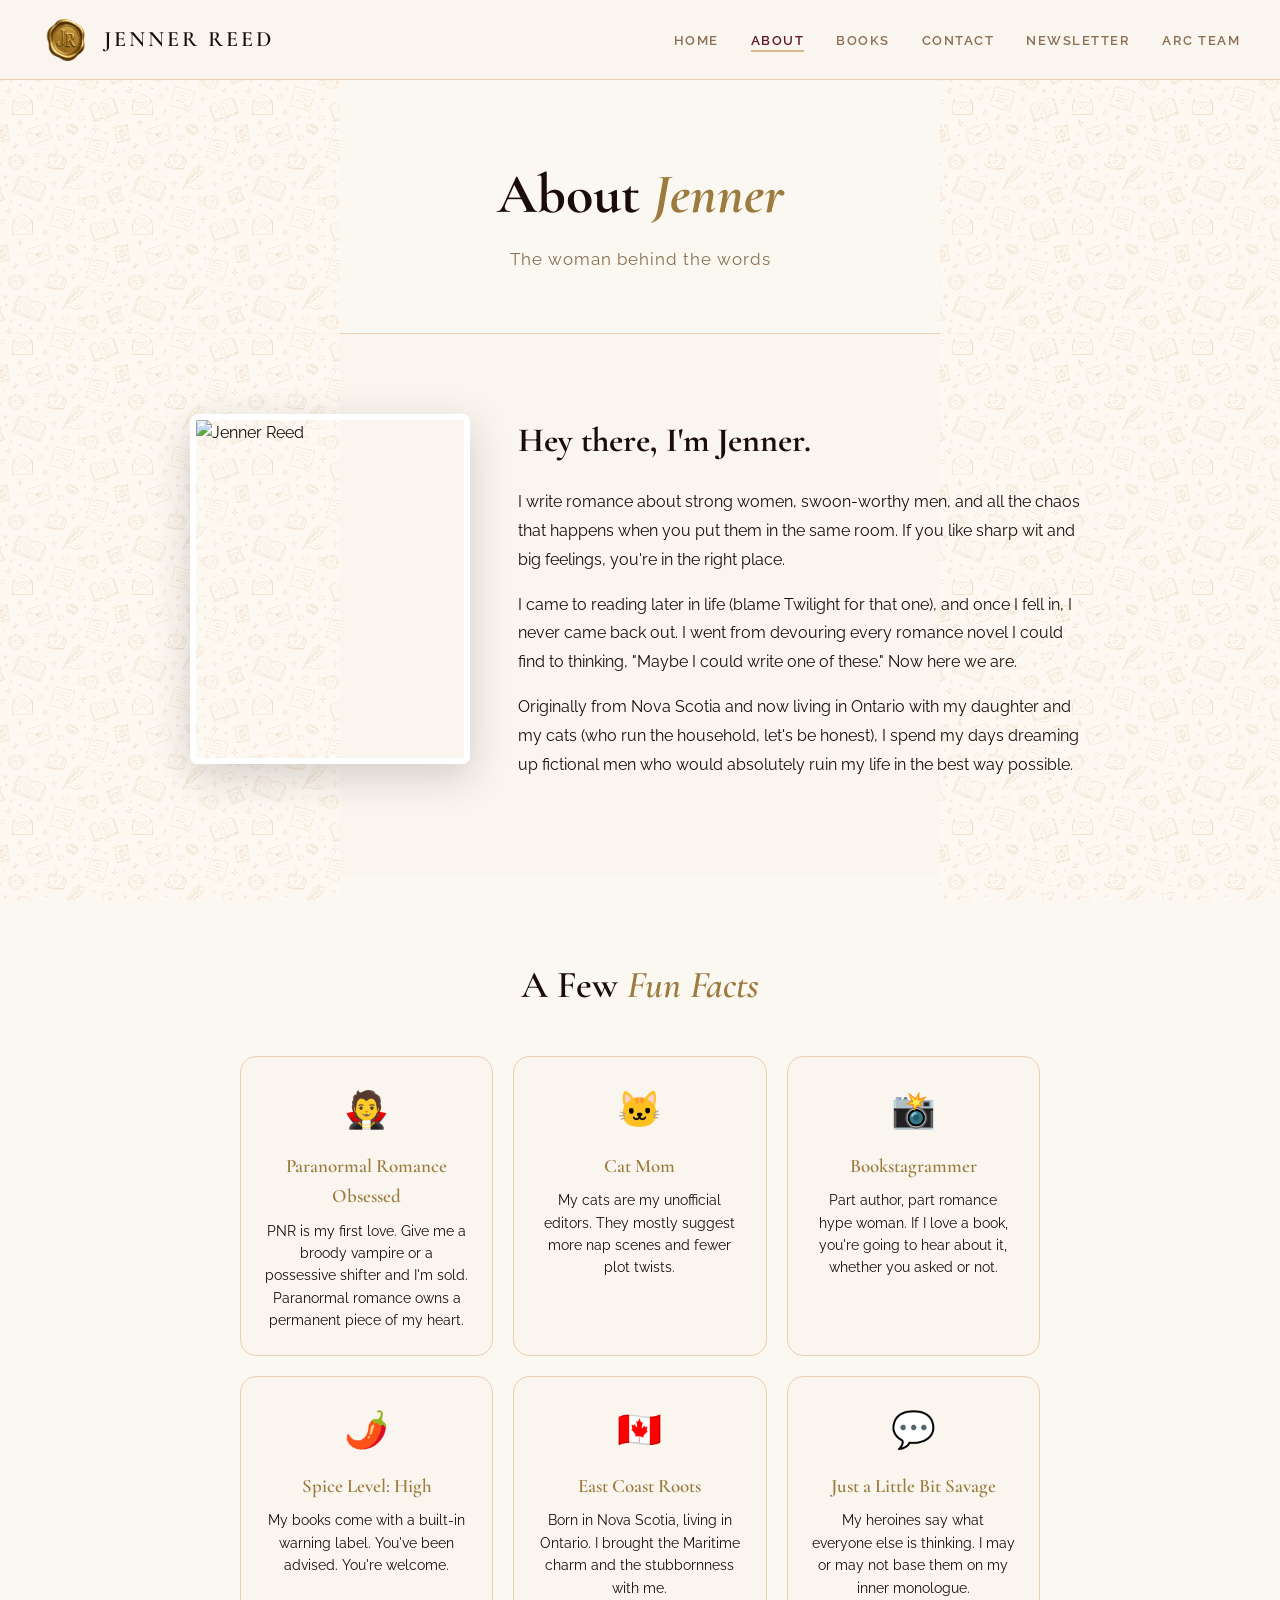
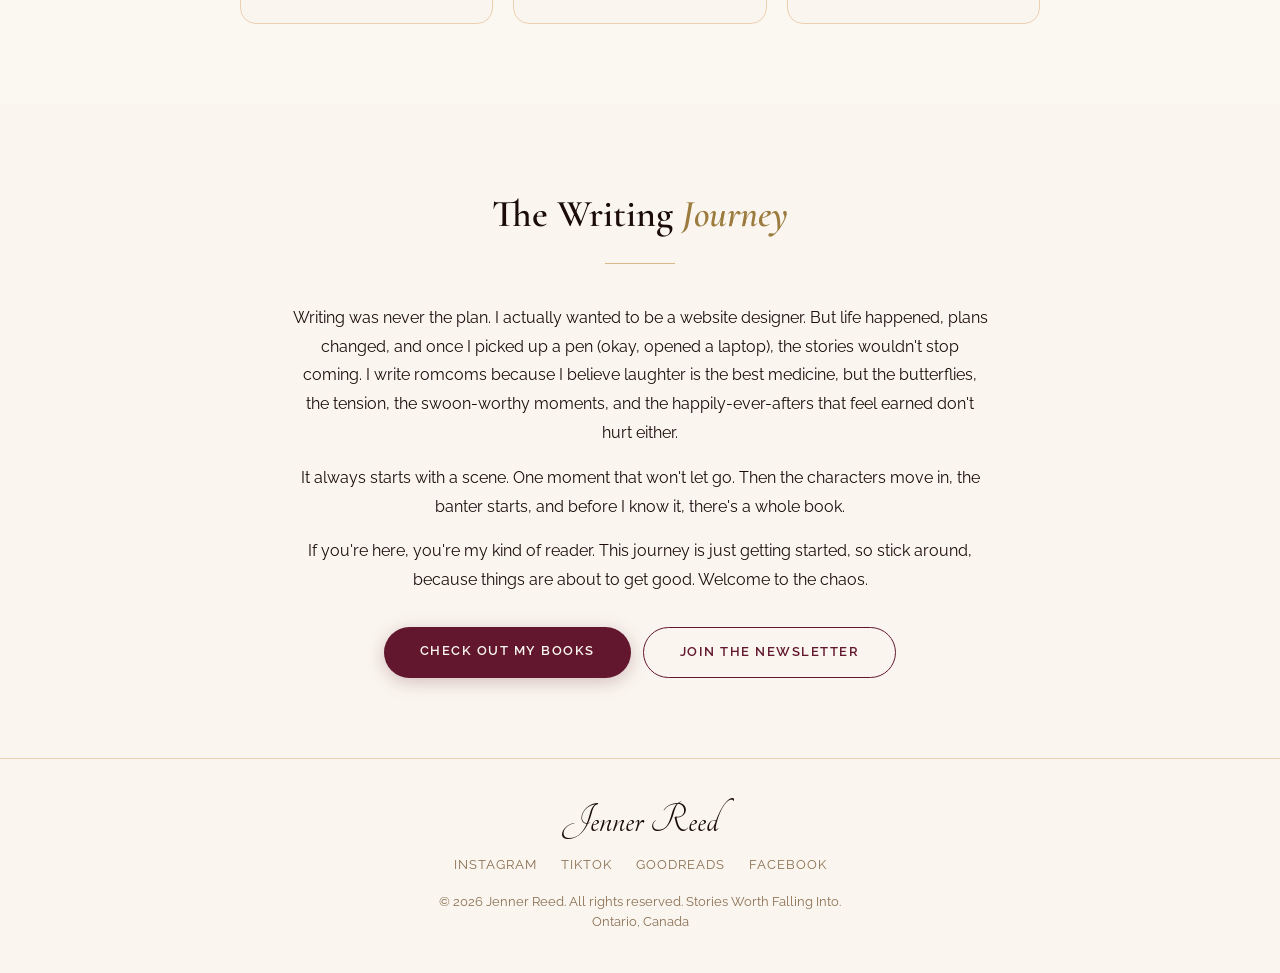
==== commit ebd55bb6: "Add files via upload" ====
--- a/about.html
+++ b/about.html
@@ -102,6 +102,7 @@
     <a href="https://www.instagram.com/jenner_reed" target="_blank" rel="noopener">Instagram</a>
     <a href="https://www.tiktok.com/@jenner_reed" target="_blank" rel="noopener">TikTok</a>
     <a href="https://www.goodreads.com/author/show/19169418.Jenner_Reed" target="_blank" rel="noopener">Goodreads</a>
+    <a href="https://www.facebook.com/profile.php?id=61591461936739" target="_blank" rel="noopener">Facebook</a>
   </div>
   <p>&copy; 2026 Jenner Reed. All rights reserved. Stories Worth Falling Into.<br>Ontario, Canada</p>
 </footer>
--- a/styles.css
+++ b/styles.css
@@ -379,3 +379,32 @@
 .arc-howto p { color: var(--ink); font-size: 15px; line-height: 1.7; }
 .arc-form-wrap { max-width: 520px; margin: 0 auto; background: var(--card); border: 1px solid var(--gold); border-radius: 20px; padding: 40px; text-align: center; box-shadow: 0 10px 40px rgba(27,12,10,0.06); }
 .arc-form-wrap h2 { font-family: var(--serif); font-size: 28px; font-weight: 600; color: var(--ink); margin-bottom: 24px; }
+
+/* ---------- DECORATIVE SIDE STRIPS (faint pattern margins) ---------- */
+/* Faint gold pattern down the far left and right edges, framing content.
+   Shows on wide screens only; hidden below 950px so mobile stays clean.
+   Requires pattern.png in the same folder. */
+body::before, body::after {
+  content: "";
+  position: fixed;
+  top: 0;
+  bottom: 0;
+  width: 340px;
+  background-image: url('pattern.png');
+  background-repeat: repeat;
+  background-size: 240px;
+  opacity: 0.85;
+  pointer-events: none;
+  z-index: 0;
+}
+body::before { left: 0; }
+body::after  { right: 0; }
+/* keep nav and actual content above the strips; strips sit above section
+   background fills so they show on every page, not just the transparent hero */
+nav { z-index: 1000; }
+section > *, .page-header > * { position: relative; z-index: 2; }
+body::before, body::after { z-index: 1 !important; }
+/* hide on narrower screens so wide strips don't crowd content */
+@media (max-width: 1250px) {
+  body::before, body::after { display: none; }
+}
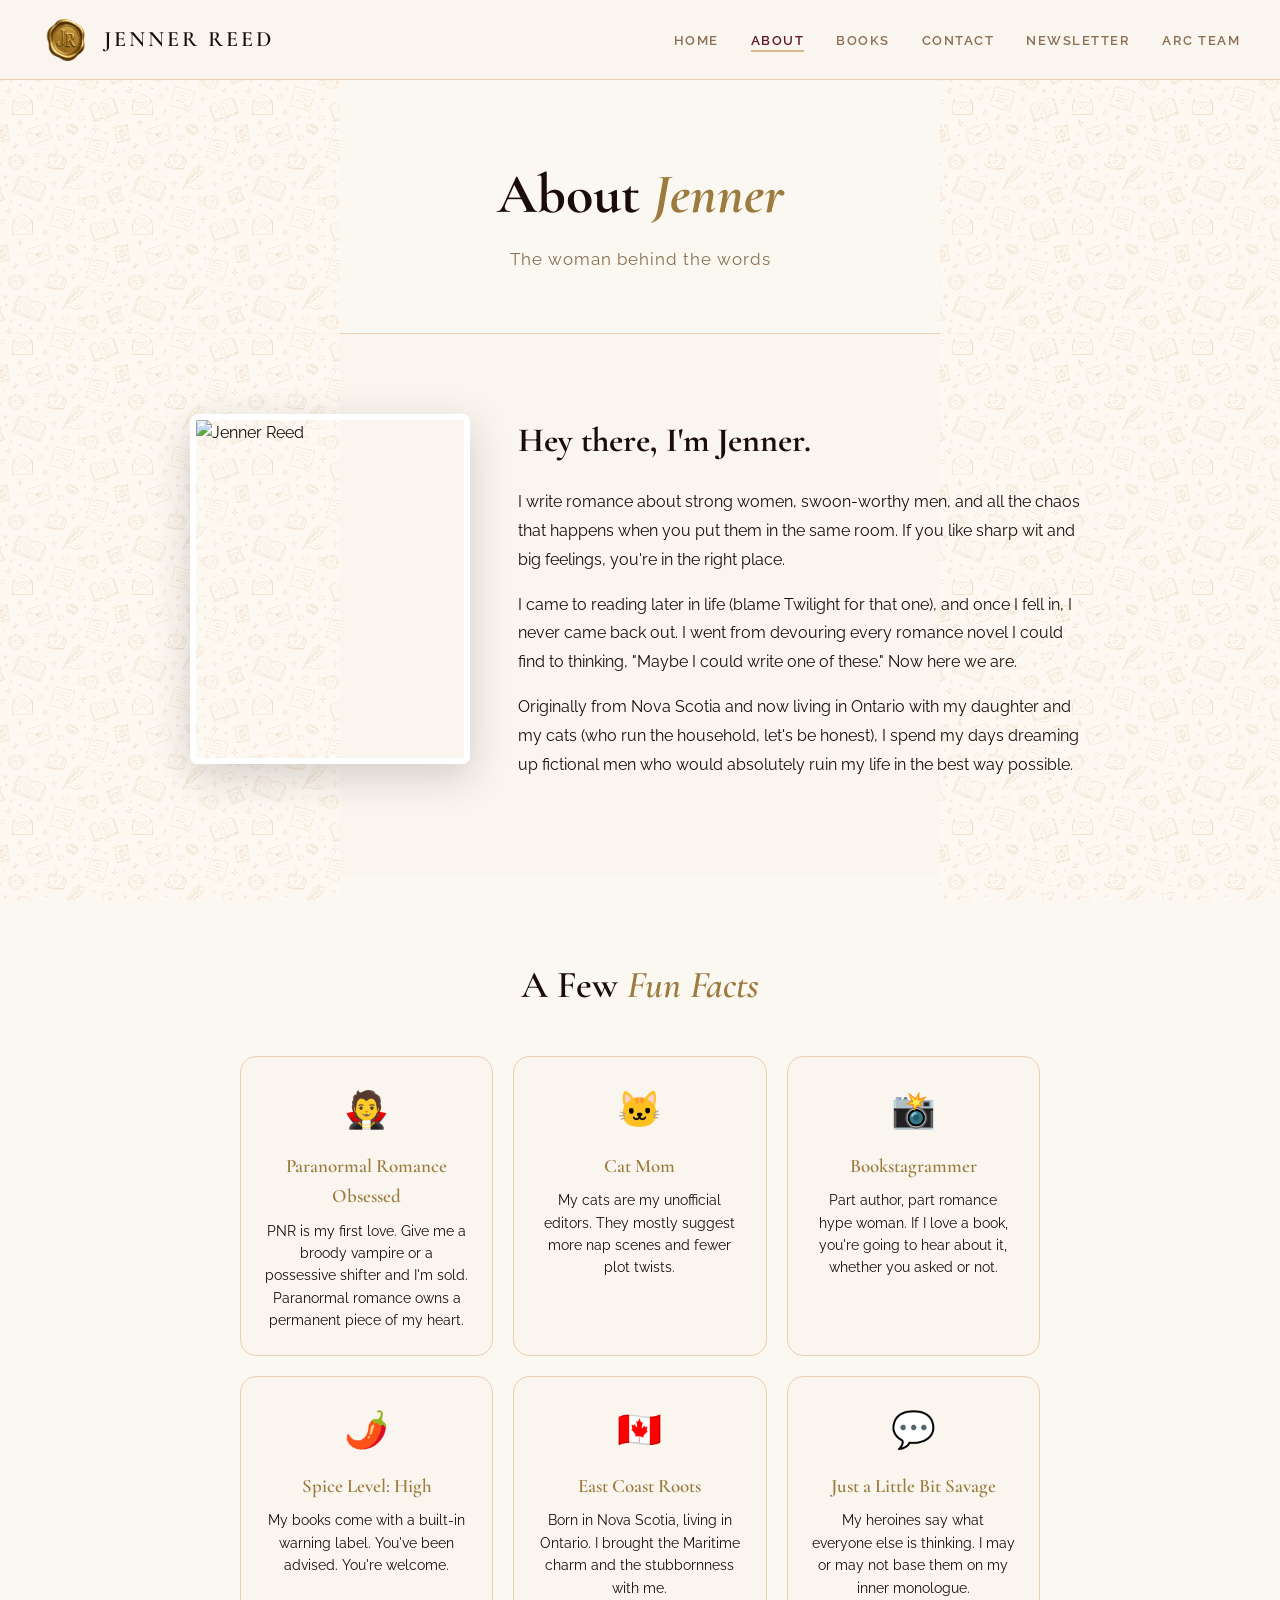
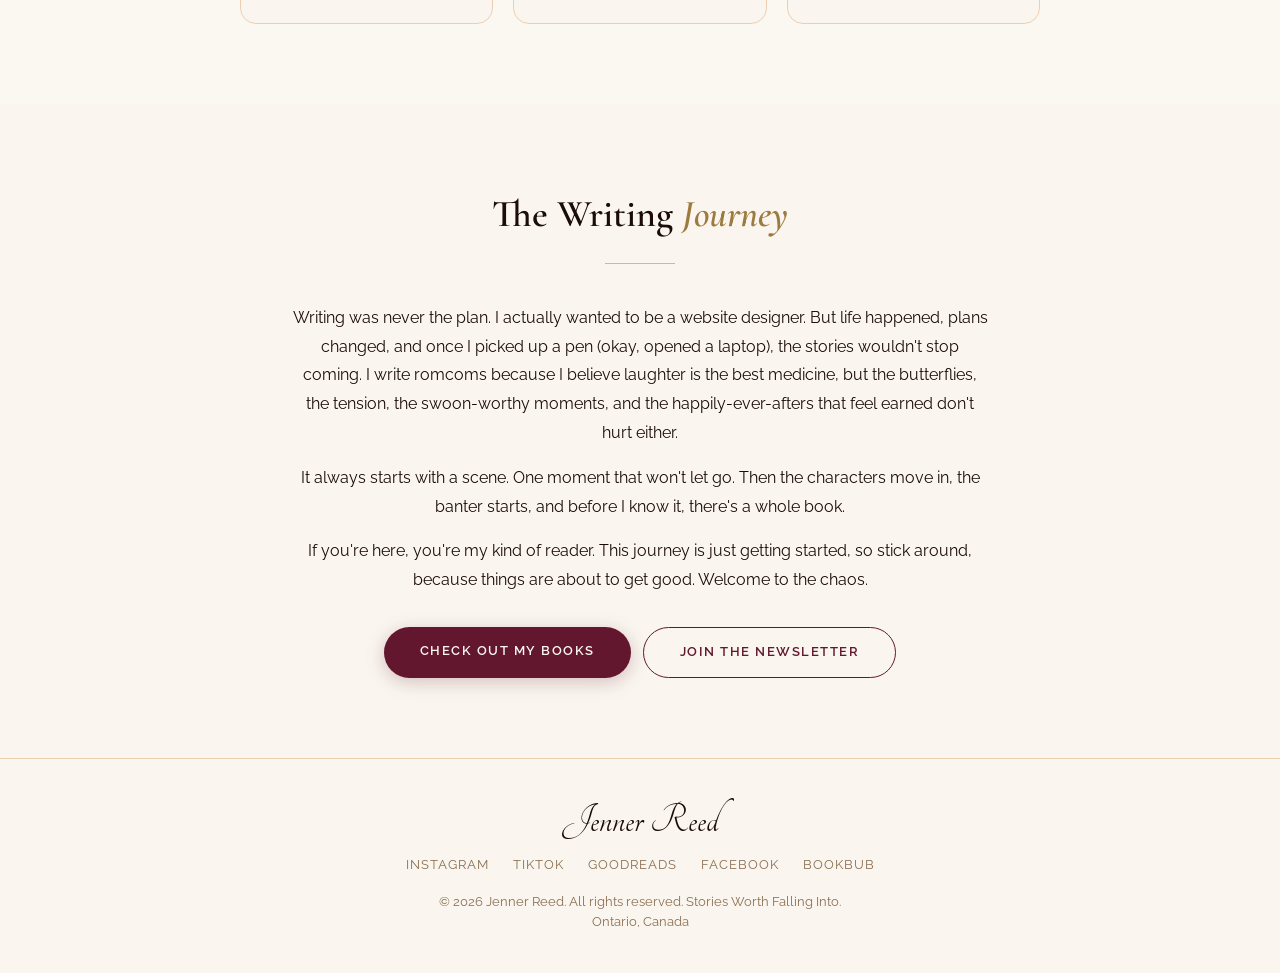
==== commit d8920dc5: "Add files via upload" ====
--- a/about.html
+++ b/about.html
@@ -103,6 +103,7 @@
     <a href="https://www.tiktok.com/@jenner_reed" target="_blank" rel="noopener">TikTok</a>
     <a href="https://www.goodreads.com/author/show/19169418.Jenner_Reed" target="_blank" rel="noopener">Goodreads</a>
     <a href="https://www.facebook.com/profile.php?id=61591461936739" target="_blank" rel="noopener">Facebook</a>
+    <a href="https://www.bookbub.com/profile/jenner-reed" target="_blank" rel="noopener">BookBub</a>
   </div>
   <p>&copy; 2026 Jenner Reed. All rights reserved. Stories Worth Falling Into.<br>Ontario, Canada</p>
 </footer>
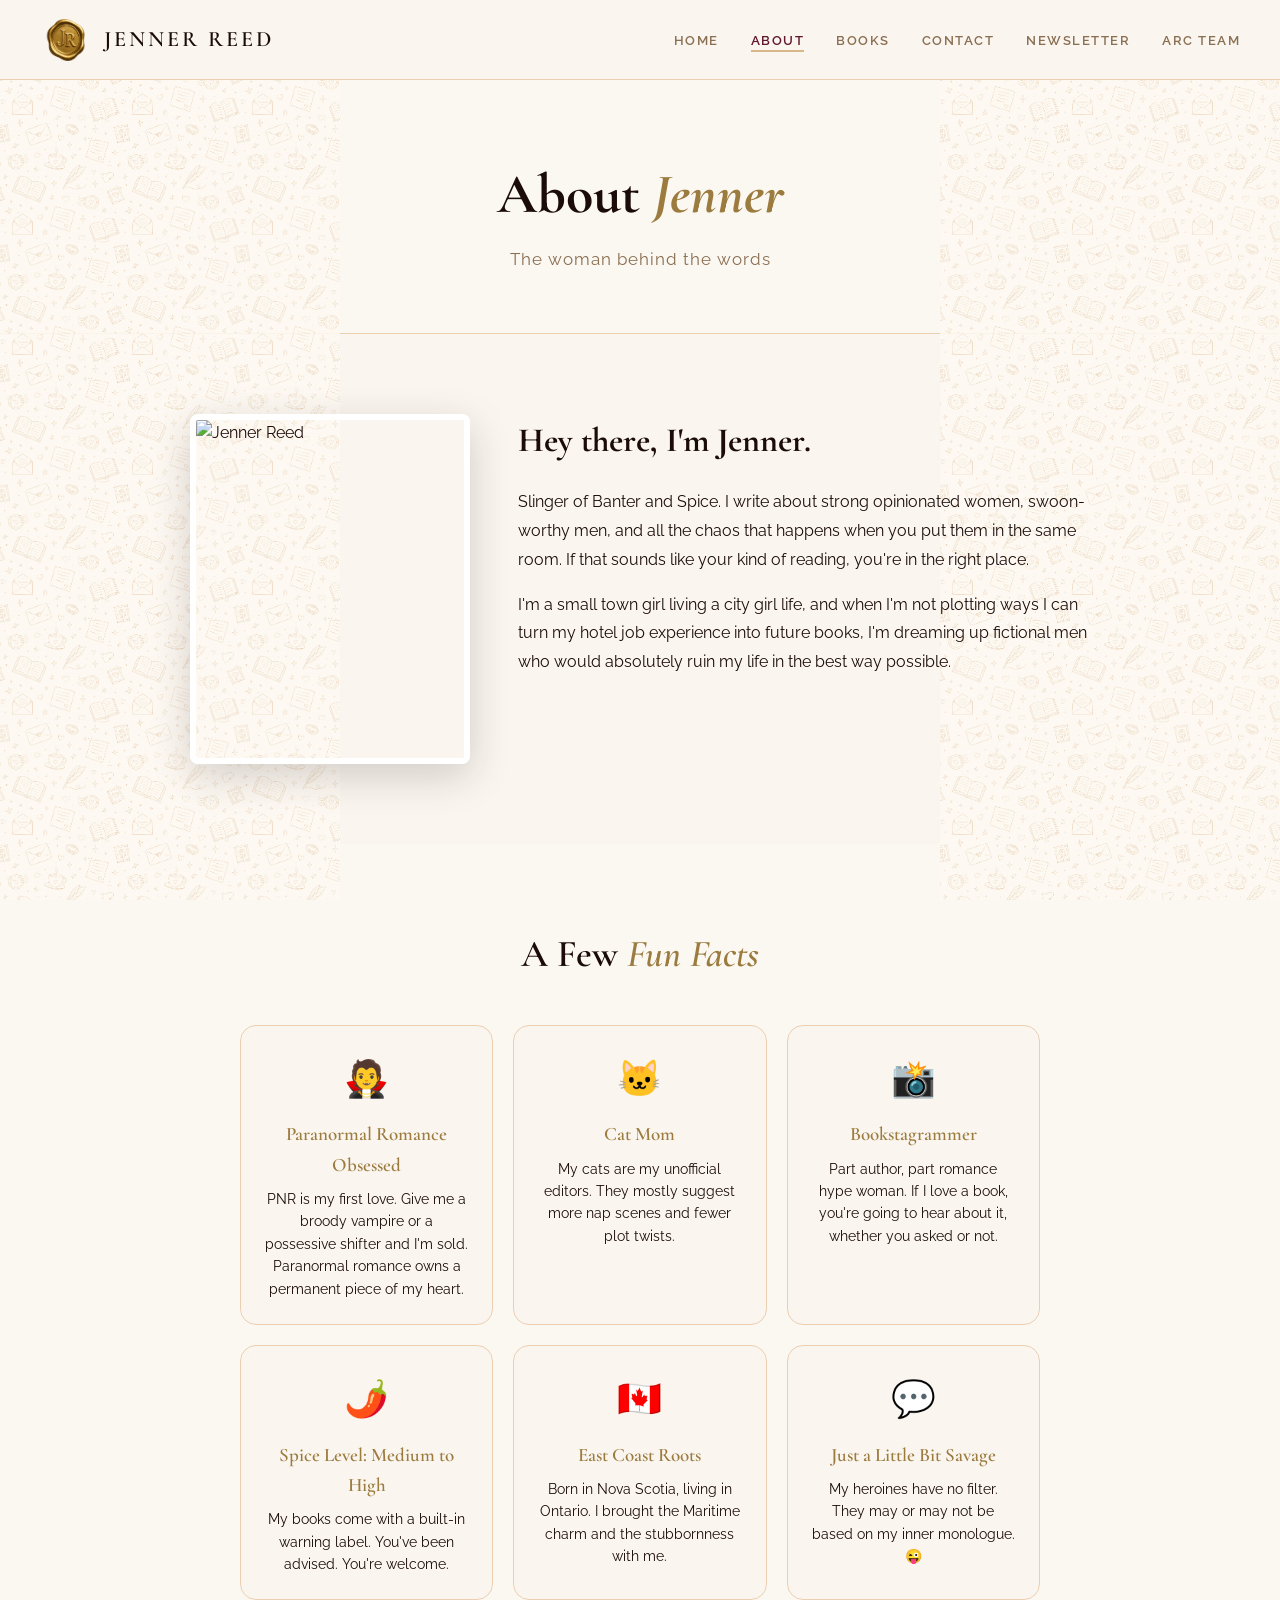
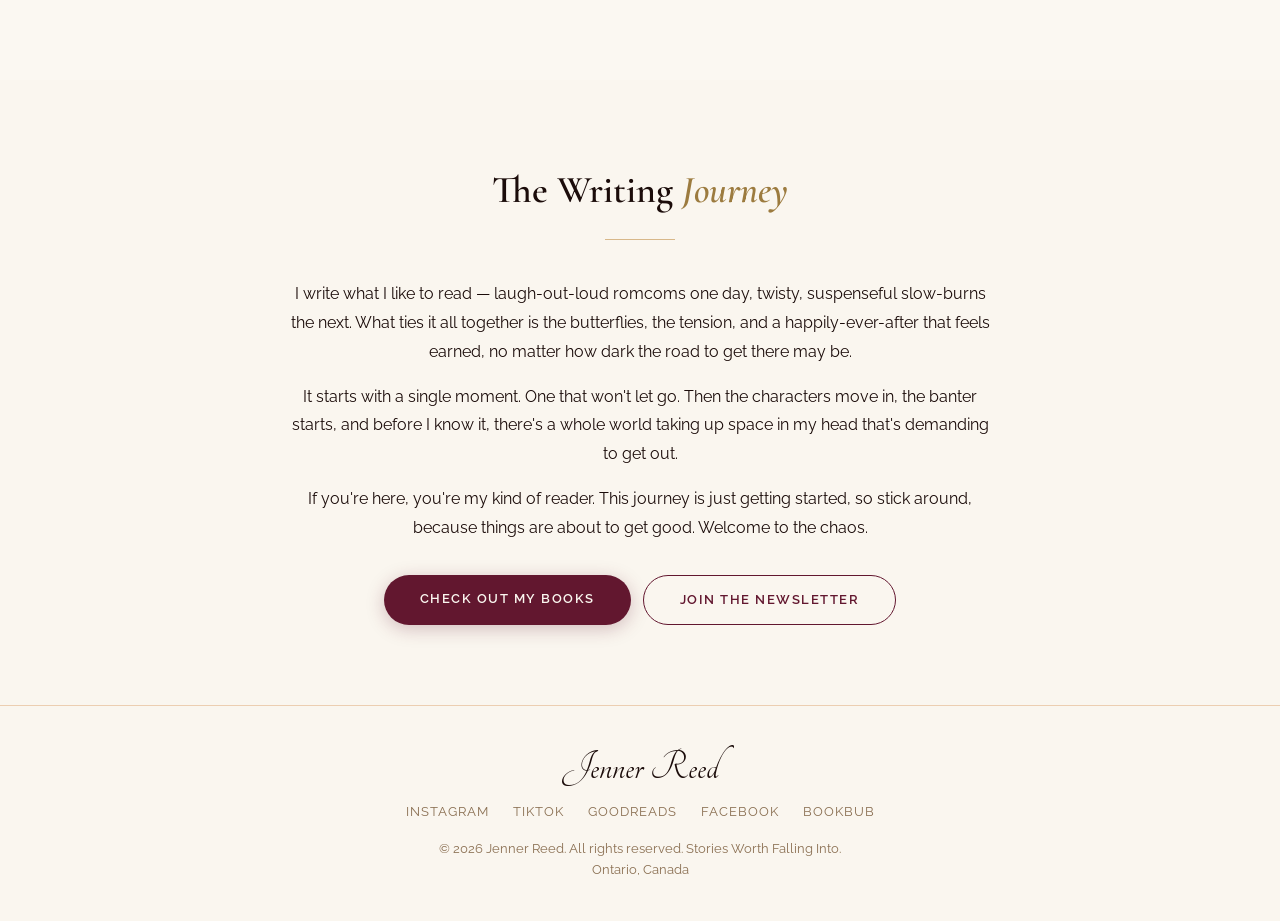
==== commit 4a3666b8: "Add files via upload" ====
--- a/about.html
+++ b/about.html
@@ -39,9 +39,8 @@
     </div>
     <div class="about-bio">
       <h2>Hey there, I'm Jenner.</h2>
-      <p>I write romance about strong women, swoon-worthy men, and all the chaos that happens when you put them in the same room. If you like sharp wit and big feelings, you're in the right place.</p>
-      <p>I came to reading later in life (blame Twilight for that one), and once I fell in, I never came back out. I went from devouring every romance novel I could find to thinking, "Maybe I could write one of these." Now here we are.</p>
-      <p>Originally from Nova Scotia and now living in Ontario with my daughter and my cats (who run the household, let's be honest), I spend my days dreaming up fictional men who would absolutely ruin my life in the best way possible.</p>
+      <p>Slinger of Banter and Spice. I write about strong opinionated women, swoon-worthy men, and all the chaos that happens when you put them in the same room. If that sounds like your kind of reading, you're in the right place.</p>
+      <p>I'm a small town girl living a city girl life, and when I'm not plotting ways I can turn my hotel job experience into future books, I'm dreaming up fictional men who would absolutely ruin my life in the best way possible.</p>
     </div>
   </div>
 </section>
@@ -66,7 +65,7 @@
     </div>
     <div class="fact-card">
       <div class="fact-emoji">&#127798;&#65039;</div>
-      <h3>Spice Level: High</h3>
+      <h3>Spice Level: Medium to High</h3>
       <p>My books come with a built-in warning label. You've been advised. You're welcome.</p>
     </div>
     <div class="fact-card">
@@ -77,7 +76,7 @@
     <div class="fact-card">
       <div class="fact-emoji">&#128172;</div>
       <h3>Just a Little Bit Savage</h3>
-      <p>My heroines say what everyone else is thinking. I may or may not base them on my inner monologue.</p>
+      <p>My heroines have no filter. They may or may not be based on my inner monologue. &#128540;</p>
     </div>
   </div>
 </section>
@@ -86,8 +85,8 @@
   <h2>The Writing <span>Journey</span></h2>
   <div class="section-divider"></div>
   <div class="journey-text">
-    <p>Writing was never the plan. I actually wanted to be a website designer. But life happened, plans changed, and once I picked up a pen (okay, opened a laptop), the stories wouldn't stop coming. I write romcoms because I believe laughter is the best medicine, but the butterflies, the tension, the swoon-worthy moments, and the happily-ever-afters that feel earned don't hurt either.</p>
-    <p>It always starts with a scene. One moment that won't let go. Then the characters move in, the banter starts, and before I know it, there's a whole book.</p>
+    <p>I write what I like to read — laugh-out-loud romcoms one day, twisty, suspenseful slow-burns the next. What ties it all together is the butterflies, the tension, and a happily-ever-after that feels earned, no matter how dark the road to get there may be.</p>
+    <p>It starts with a single moment. One that won't let go. Then the characters move in, the banter starts, and before I know it, there's a whole world taking up space in my head that's demanding to get out.</p>
     <p>If you're here, you're my kind of reader. This journey is just getting started, so stick around, because things are about to get good. Welcome to the chaos.</p>
   </div>
   <div class="journey-cta">
@@ -108,5 +107,6 @@
   <p>&copy; 2026 Jenner Reed. All rights reserved. Stories Worth Falling Into.<br>Ontario, Canada</p>
 </footer>
 
+  <!-- Cloudflare Web Analytics --><script type='module' src='https://static.cloudflareinsights.com/beacon.min.js' data-cf-beacon='{"token": "d7956b44599a4acba63e6573b7898957"}'></script><!-- End Cloudflare Web Analytics -->
 </body>
 </html>
